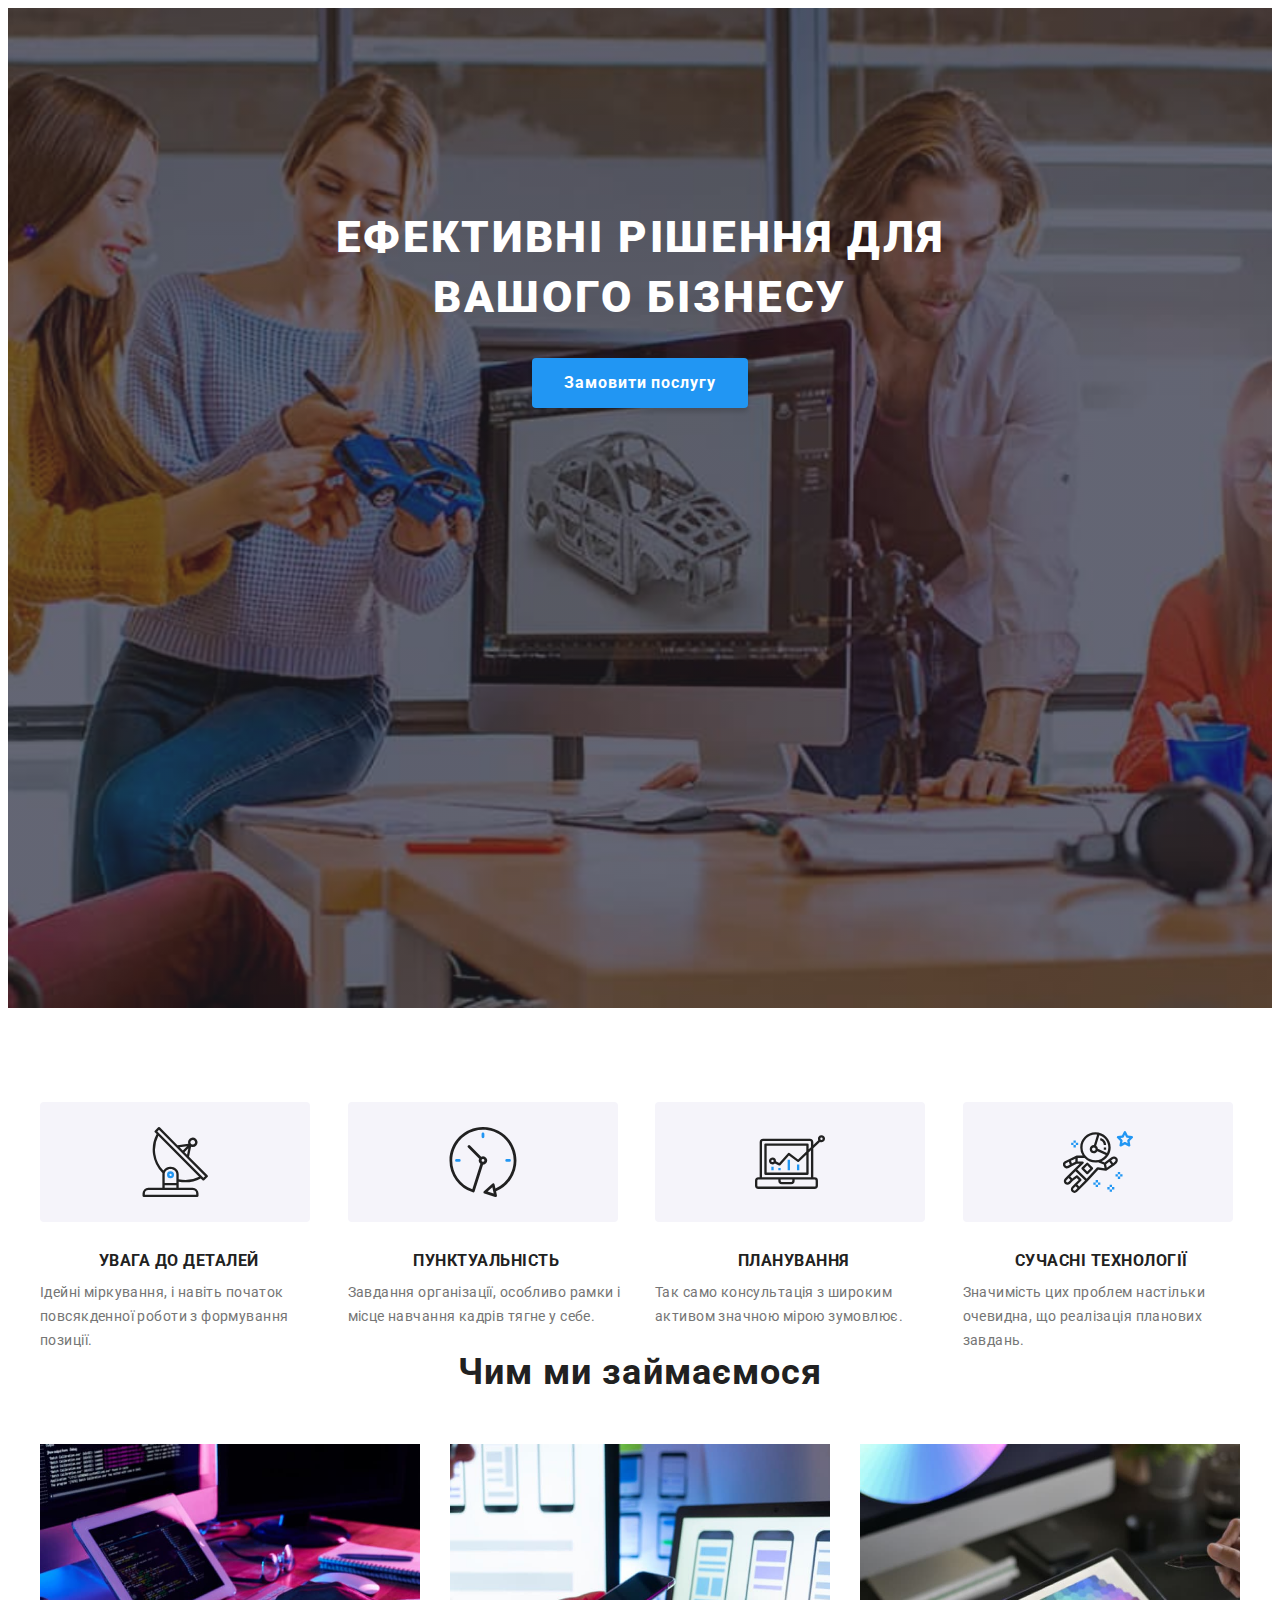
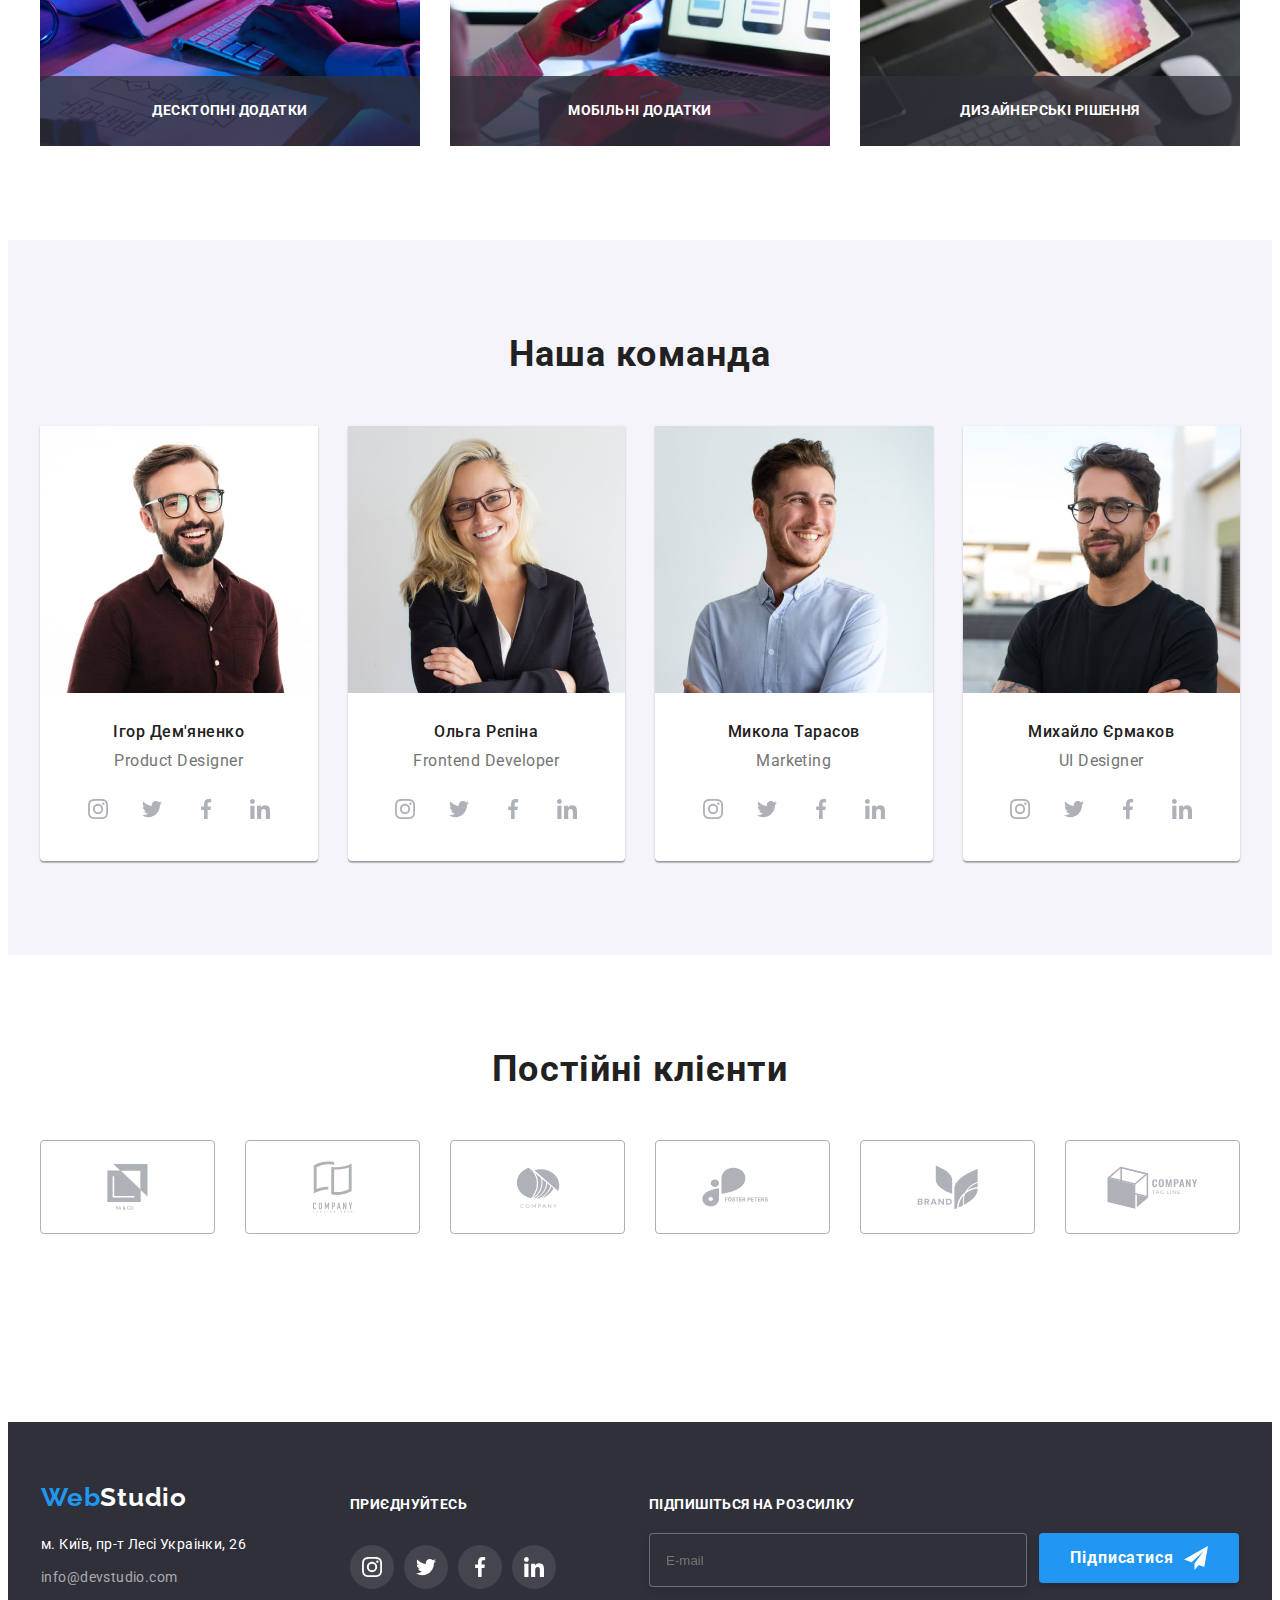
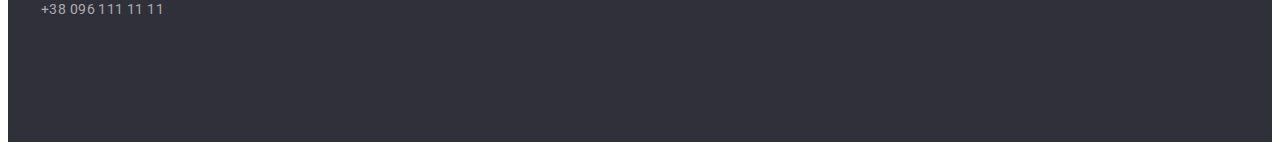
==== index.html @ 51f7a484 "add hw-8" ====
<!DOCTYPE html>
<html lang="uk">
  <head>
    <meta charset="UTF-8" />
    <meta http-equiv="X-UA-Compatible" content="IE=edge" />
    <meta name="viewport" content="width=device-width, initial-scale=1.0" />
    <title>WebStudio</title>
    <link rel="preconnect" href="https://fonts.googleapis.com" />
    <link rel="preconnect" href="https://fonts.gstatic.com" crossorigin />
    <link
      href="https://fonts.googleapis.com/css2?family=Raleway:wght@700&family=Roboto:wght@400;500;700;900&display=swap"
      rel="stylesheet"
    />
    <link
      rel="stylesheet"
      href="https://cdnjs.cloudflare.com/ajax/libs/modern-normalize/1.1.0/modern-normalize.min.css"
      integrity="sha512-wpPYUAdjBVSE4KJnH1VR1HeZfpl1ub8YT/NKx4PuQ5NmX2tKuGu6U/JRp5y+Y8XG2tV+wKQpNHVUX03MfMFn9Q=="
      crossorigin="anonymous"
      referrerpolicy="no-referrer"
    />
    <link rel="stylesheet" href="./css/main.min.css" />
  </head>
  <body>
    <!--Header-->
    <!-- <header class="header">
      <div class="container header__container">
        <a href="/" class="link logo">Web<span class="header__logo">Studio</span></a>

        <div class="menu-container js-menu-container is-open" id="menu-container"  >
          <button class="header-btn js-open-menu" type="button" is-open  aria-controls="menu-container">
          <svg width="40" height="40">
          <use class="icon-menu" href="./images/icons.svg#icon-menu"></use>
          </svg>
        </button>
          <nav class="navigation">
            <ul class="menu">
              <li class="menu__item">
                <a href="./index.html" class="menu__link current">Студія</a>
              </li>
              <li>
                <a href="./portfolio.html" class="menu__link">Портфоліо</a>
              </li>
              <li><a href="#" class="menu__link">Контакти</a></li>
            </ul>
          </nav>
          <ul class="contact">
            <li>
              <a href="mailto:info@devstudio.com" lang="en" class="link contacts__link">
                <svg class="contact__icon" width="16" height="12">
                  <use href="./images/icons.svg#icon-mail"></use>
                </svg>
                info@devstudio.com</a
              >
            </li>
            <li>
              <a href="tel:+380961111111" class="link contacts__link"
                ><svg class="contact__icon" width="10" height="16">
                  <use href="./images/icons.svg#icon-smartphone"></use></svg
                >+38 096 111 11 11</a
              >
            </li>
          </ul>
        </div>

        <button class="header-btn js-close-menu is-open " type="button"  aria-controls="menu-container">
          <svg width="40" height="40">
             <use class="icon-cross" href="./images/icons.svg#icon-close-menu"></use>

          </svg>
        </button>
      </div>
    </header> -->
    <!--Hero section-->
    <main>
      <section class="hero">
        <div class="container">
          <h1 class="hero__title">Ефективні рішення для вашого бізнесу</h1>
          <button type="button" class="hero__btn button" data-modal-open>Замовити послугу</button>
        </div>
      </section>
      <!--Benefit section-->
      <section class="section">
        <div class="container">
          <h2 class="visually-hidden">Наші переваги</h2>
          <ul class="benefit-cart">
            <li class="benefit-cart__item">
              <div class="benefit-cart__label">
                <svg width="70" height="70">
                  <use href="./images/icons.svg#icon-group"></use>
                </svg>
              </div>
              <h3 class="benefit-cart__title">Увага до деталей</h3>
              <p class="benefit-cart__text">
                Ідейні міркування, і навіть початок повсякденної роботи з формування позиції.
              </p>
            </li>
            <li class="benefit-cart__item">
              <div class="benefit-cart__label">
                <svg width="70" height="70">
                  <use href="./images/icons.svg#icon-clock"></use>
                </svg>
              </div>
              <h3 class="benefit-cart__title">Пунктуальність</h3>
              <p class="benefit-cart__text">
                Завдання організації, особливо рамки і місце навчання кадрів тягне у себе.
              </p>
            </li>
            <li class="benefit-cart__item">
              <div class="benefit-cart__label">
                <svg width="70" height="70">
                  <use href="./images/icons.svg#icon-diagram"></use>
                </svg>
              </div>
              <h3 class="benefit-cart__title">Планування</h3>
              <p class="benefit-cart__text">
                Так само консультація з широким активом значною мірою зумовлює.
              </p>
            </li>
            <li class="benefit-cart__item">
              <div class="benefit-cart__label">
                <svg width="70" height="70">
                  <use href="./images/icons.svg#icon-astronaut"></use>
                </svg>
              </div>
              <h3 class="benefit-cart__title">Сучасні технології</h3>
              <p class="benefit-cart__text">
                Значимість цих проблем настільки очевидна, що реалізація планових завдань.
              </p>
            </li>
          </ul>
           </div>
      <!-- Work section-->
      <section class="section work">
        <div class="container">
          <h2 class="section-title work__main-title">Чим ми займаємося</h2>
          <ul class="work__list">
            <li class="work__item">
              <div class="work__wrap">
                <img
                  src="./images/box1.jpg"
                  alt="Людина друкує на клавіатурі"
                  width="370"
                  height="294"
                />
                <h3 class="work__title">Десктопні додатки</h3>
              </div>
            </li>
            <li class="work__item">
              <div class="work__wrap">
                <img
                  src="./images/box2.jpg"
                  alt="Людинапрацює ща ноутбуком і тримає в руках телеон"
                  width="370"
                  height="294"
                />
                <h3 class="work__title">Мобільні додатки</h3>
              </div>
            </li>
            <li class="work__item">
              <div class="work__wrap">
                <img
                  src="./images/box3.jpg"
                  alt="Людина тримає планшет та ручку"
                  width="370"
                  height="294"
                />
                <h3 class="work__title">Дизайнерські рішення</h3>
              </div>
            </li>
          </ul>
        </div>
      </section>
      <!--Team section -->
      <section class="team section">
        <div class="container">
          <h2 class="section-title">Наша команда</h2>
          <ul class="team__list">
            <li class="team__item">
              <img src="./images/img1.jpg" alt="Ігор Дем'яненко" width="270" height="260" />
              <div class="team-label">
                <h3 class="team-label__title">Ігор Дем'яненко</h3>
                <p class="team-label__position" lang="en">Product Designer</p>

                <ul class="soc-list">
                  <li>
                    <a class="soc-list__link" href="#" target="_blank">
                      <svg width="20" height="20">
                        <use href="./images/icons.svg#icon-instagram"></use>
                      </svg>
                    </a>
                  </li>
                  <li>
                    <a class="soc-list__link" href="#" target="_blank">
                      <svg width="20" height="20">
                        <use href="./images/icons.svg#icon-twitter"></use>
                      </svg>
                    </a>
                  </li>
                  <li>
                    <a class="soc-list__link" href="#" target="_blank">
                      <svg width="20" height="20">
                        <use href="./images/icons.svg#icon-facebook"></use>
                      </svg>
                    </a>
                  </li>
                  <li>
                    <a class="soc-list__link" href="#" target="_blank">
                      <svg width="20" height="20">
                        <use href="./images/icons.svg#icon-linkedin"></use>
                      </svg>
                    </a>
                  </li>
                </ul>
              </div>
            </li>
            <li class="team__item">
              <img src="./images/img2.jpg" alt="Ольга Рєпіна" width="270" height="260" />
              <div class="team-label">
                <h3 class="team-label__title">Ольга Рєпіна</h3>
                <p class="team-label__position" lang="en">Frontend Developer</p>
                <ul class="soc-list">
                  <li>
                    <a class="soc-list__link" href="#" target="_blank">
                      <svg width="20" height="20">
                        <use href="./images/icons.svg#icon-instagram"></use>
                      </svg>
                    </a>
                  </li>
                  <li>
                    <a class="soc-list__link" href="#" target="_blank">
                      <svg width="20" height="20">
                        <use href="./images/icons.svg#icon-twitter"></use>
                      </svg>
                    </a>
                  </li>
                  <li>
                    <a class="soc-list__link" href="#" target="_blank">
                      <svg width="20" height="20">
                        <use href="./images/icons.svg#icon-facebook"></use>
                      </svg>
                    </a>
                  </li>
                  <li>
                    <a class="soc-list__link" href="#" target="_blank">
                      <svg width="20" height="20">
                        <use href="./images/icons.svg#icon-linkedin"></use>
                      </svg>
                    </a>
                  </li>
                </ul>
              </div>
            </li>
            <li class="team__item">
              <img src="./images/img3.jpg" alt="Микола Тарасов" width="270" height="260" />
              <div class="team-label">
                <h3 class="team-label__title">Микола Тарасов</h3>
                <p class="team-label__position" lang="en">Marketing</p>
                <ul class="soc-list">
                  <li>
                    <a class="soc-list__link" href="#" target="_blank">
                      <svg width="20" height="20">
                        <use href="./images/icons.svg#icon-instagram"></use>
                      </svg>
                    </a>
                  </li>
                  <li>
                    <a class="soc-list__link" href="#" target="_blank">
                      <svg width="20" height="20">
                        <use href="./images/icons.svg#icon-twitter"></use>
                      </svg>
                    </a>
                  </li>
                  <li>
                    <a class="soc-list__link" href="#" target="_blank">
                      <svg width="20" height="20">
                        <use href="./images/icons.svg#icon-facebook"></use>
                      </svg>
                    </a>
                  </li>
                  <li>
                    <a class="soc-list__link" href="#" target="_blank">
                      <svg width="20" height="20">
                        <use href="./images/icons.svg#icon-linkedin"></use>
                      </svg>
                    </a>
                  </li>
                </ul>
              </div>
            </li>
            <li class="team__item">
              <img src="./images/img4.jpg" alt="Михайло Єрмаков" width="270" />
              <div class="team-label">
                <h3 class="team-label__title">Михайло Єрмаков</h3>
                <p class="team-label__position" lang="en">UI Designer</p>
                <ul class="soc-list">
                  <li>
                    <a class="soc-list__link" href="#" target="_blank">
                      <svg width="20" height="20">
                        <use href="./images/icons.svg#icon-instagram"></use>
                      </svg>
                    </a>
                  </li>
                  <li>
                    <a class="soc-list__link" href="#" target="_blank">
                      <svg width="20" height="20">
                        <use href="./images/icons.svg#icon-twitter"></use>
                      </svg>
                    </a>
                  </li>
                  <li>
                    <a class="soc-list__link" href="#" target="_blank">
                      <svg width="20" height="20">
                        <use href="./images/icons.svg#icon-facebook"></use>
                      </svg>
                    </a>
                  </li>
                  <li>
                    <a class="soc-list__link" href="#" target="_blank">
                      <svg width="20" height="20">
                        <use href="./images/icons.svg#icon-linkedin"></use>
                      </svg>
                    </a>
                  </li>
                </ul>
              </div>
            </li>
          </ul>
        </div>
      </section>
      <!--Client section-->
      <section class="section container">
        <h2 class="section-title">Постійні клієнти</h2>
        <ul class="client-list">
          <li class="client-list__item">
            <a class="client-list__link" href="#">
              <svg width="41" height="46">
                <use href="./images/icons.svg#icon-client1"></use></svg
            ></a>
          </li>
          <li class="client-list__item">
            <a class="client-list__link" href="#">
              <svg width="40" height="52">
                <use href="./images/icons.svg#icon-client2"></use></svg
            ></a>
          </li>
          <li class="client-list__item">
            <a class="client-list__link" href="#">
              <svg width="44" height="41">
                <use href="./images/icons.svg#icon-client3"></use></svg
            ></a>
          </li>
          <li class="client-list__item">
            <a class="client-list__link" href="#">
              <svg width="84" height="40">
                <use href="./images/icons.svg#icon-client4"></use></svg
            ></a>
          </li>
          <li class="client-list__item">
            <a class="client-list__link" href="#">
              <svg width="62" height="45">
                <use href="./images/icons.svg#icon-client5"></use></svg
            ></a>
          </li>
          <li class="client-list__item">
            <a class="client-list__link" href="#">
              <svg width="93" height="43">
                <use href="./images/icons.svg#icon-client6"></use></svg
            ></a>
          </li>
        </ul>
      </section>
    </main>
    <!------Footer -->
    <footer class="footer">
      <div class="container footer__container">
        <div class="footer-info">
          <a class="link logo footer__logo" href="./index.html"
            >Web<span class="footer__logo-alt">Studio</span></a
          >
          <address>
            <ul>
              <li>
                <a
                  href="https://goo.gl/maps/CPtrU1FHBa2aNyZL9"
                  target="_blank"
                  rel="noopener noreferrer nofollow"
                  class="link footer-address"
                  >м. Київ, пр-т Лесі Украінки, 26</a
                >
              </li>
              <li>
                <a href="mailto:info@devstudio.com" lang="en" class="link footer-contacts"
                  >info@devstudio.com</a
                >
              </li>
              <li>
                <a href="tel:+380961111111" class="link footer-contacts">+38 096 111 11 11</a>
              </li>
            </ul>
          </address>
        </div>

        <div class="footer-info">
          <div class="studio-social">
            <h2 class="studio-social__title">приєднуйтесь</h2>
            <ul class="studio-social__list">
              <li>
                <a class="studio-social__link" href="#" target="_blank">
                  <svg width="20" height="20">
                    <use href="./images/icons.svg#icon-instagram"></use>
                  </svg>
                </a>
              </li>
              <li>
                <a class="studio-social__link" href="#" target="_blank">
                  <svg width="20" height="20">
                    <use href="./images/icons.svg#icon-twitter"></use>
                  </svg>
                </a>
              </li>
              <li>
                <a class="studio-social__link" href="#" target="_blank">
                  <svg width="20" height="20">
                    <use href="./images/icons.svg#icon-facebook"></use>
                  </svg>
                </a>
              </li>
              <li>
                <a class="studio-social__link" href="#" target="_blank">
                  <svg width="20" height="20">
                    <use href="./images/icons.svg#icon-linkedin"></use>
                  </svg>
                </a>
              </li>
            </ul>
          </div>
        </div>

        <div class="subscription">
          <p class="subscription__title">Підпишіться на розсилку</p>
          <form>
            <div class="subscription-form">
              <label for="mail"></label>
              <input
                class="subscription-form__email"
                type="email"
                name="mail"
                id="mail"
                placeholder="E-mail"
              />
              <button class="subscription-btn button" type="submit">
                Підписатися
                <svg class="subscription-btn__icon" width="24" height="24">
                  <use href="./images/icons.svg#icon-send"></use>
                </svg>
              </button>
            </div>
          </form>
        </div>
      </div>
    </footer>
    <!------------Modal window----------->
    <div class="backdrop is-hidden" data-modal="">
      <div class="modal">
        <button type="button" class="modal__close-btn" data-modal-close="">
          <svg width="11" height="11">
            <use href="./images/icons.svg#icon-cros"></use>
          </svg>
        </button>
        <!--form-->
        <p class="modal-title">Залиште свої дані, ми вам передзвонимо</p>
        <form class="modal-form">
          <div class="modal-form__field">
            <label for="user-name" class="modal-form__label"><span>Ім'я</span></label>
            <div class="input-wrap">
              <input class="input" type="text" name="user-name" required id="user-name" />
              <svg class="input-icon" width="18" height="18">
                <use href="./images/icons.svg#icon-person"></use>
              </svg>
            </div>
          </div>

          <div class="modal-form__field">
            <label for="user-tel" class="modal-form__label"><span>Телефон</span></label>
            <div class="input-wrap">
              <input class="input" type="tel" name="user-tel" required id="user-tel" />
              <svg class="input-icon" width="18" height="18">
                <use href="./images/icons.svg#icon-phone"></use>
              </svg>
            </div>
          </div>

          <div class="modal-form__field">
            <label for="user-email" class="modal-form__label"><span>Пошта</span></label>
            <div class="input-wrap">
              <input class="input" type="email" name="user-email" required id="user-email" />
              <svg class="input-icon" width="18" height="18">
                <use href="./images/icons.svg#icon-email"></use>
              </svg>
            </div>
          </div>

          <div class="modal-text-field">
            <label for="user-coment" class="modal-form__label"><span>Коментар</span></label>
            <textarea
              name="user-coment"
              id="user-coment"
              placeholder="Введіть текст"
              class="modal-text"
            ></textarea>
          </div>
          <div class="modal-field-check">
            <input
              type="checkbox"
              name="privacy"
              id="privacy"
              class="input-check visually-hidden"
            />
            <label for="privacy" class="checkbox-text">
              <span
                ><svg class="check-icon" width="16" height="15">
                  <use href="./images/icons.svg#icon-chek"></use></svg></span
              >Погоджуюся з розсилкою та приймаю&nbsp;
              <a href="#" class="privacy-linck"> Умови договору</a></label
            >
          </div>

          <button class="submit-btn button" type="submit">Відправити</button>
        </form>
      </div>
    </div>
    <script src="./js/modal.js"></script>
    <script src="./js/menu.js"></script>
  </body>
</html>
---- css/main.min.css ----
:root{--brend-color: #2196f3;--text-color: #757575;--title-text-color: #212121;--primery-background-color: #ffffff;--secondary-background-color: #f5f4fa;--accent-whit-color: #ffffff;--footer-background-color: #2f303a;--main-bold-weight: 700;--main-font: Roboto, sans-serif}h1,h2,h3,h4,h5,h6,p{margin:0}ul{list-style:none;margin:0;padding-left:0}img{display:block;max-width:100%;height:auto;width:100%}.link{text-decoration:none}.visually-hidden{position:absolute;white-space:nowrap;width:1px;height:1px;overflow:hidden;border:0;padding:0;clip:rect(0 0 0 0);-webkit-clip-path:inset(50%);clip-path:inset(50%);margin:-1px}body{font-family:var(--main-font);color:var(--text-color);background:var(--primery-background-color);font-size:14px}.container{margin:0 auto;padding-left:15px;padding-right:15px}@media screen and (min-width: 480px){.container{max-width:480px}}@media screen and (min-width: 768px){.container{max-width:768px}}@media screen and (min-width: 1200px){.container{max-width:1200px}}.section{padding-top:60px;padding-bottom:60px}@media screen and (min-width: 768px){.section{padding-top:60px;padding-bottom:60px}}@media screen and (min-width: 1200px){.section{padding-top:94px;padding-bottom:94px}}.section-title{margin-bottom:30px;font-size:28px;line-height:1.17;letter-spacing:.03em;text-align:center;color:var(--title-text-color)}@media screen and (min-width: 1200px){.section-title{margin-bottom:50px;font-size:36px;line-height:1.16;letter-spacing:.03em}}.button{display:block;margin:0 auto;font-weight:700;font-size:16px;line-height:1.87;letter-spacing:.06em;font-family:inherit;border-width:0px;cursor:pointer;color:var(--accent-whit-color);box-shadow:0px 4px 4px rgba(0,0,0,.15);border-radius:4px;background-color:var(--brend-color);transition-duration:250ms;transition-timing-function:cubic-bezier(0.4, 0, 0.2, 1)}.logo{font-family:Raleway;font-weight:var(--main-bold-weight);font-size:24px;line-height:1.16;letter-spacing:.03em;color:var(--brend-color);padding-top:15px;padding-bottom:15px}@media screen and (min-width: 1200px){.logo{margin-right:93px;padding-top:24px;padding-bottom:25px;font-size:26px;line-height:1.19;letter-spacing:.03em}}.header__logo{color:#000}.footer__logo{display:block;padding-top:0;padding-bottom:20px}.footer__logo-alt{color:var(--accent-whit-color)}.header{border-bottom:1px solid #ececec;position:relative}.header__container{display:flex;align-items:center;justify-content:space-between}@media screen and (min-width: 1200px){.navigation{display:flex}}@media screen and (min-width: 1200px){.menu{display:flex;gap:30px}}@media screen and (min-width: 1200px){.menu__item{position:relative}}@media screen and (min-width: 1200px){.menu__link{padding-top:32px;padding-bottom:32px;font-weight:500;line-height:1.14;letter-spacing:.02em;color:var(--title-text-color);display:inline-block;text-decoration:none;transition-duration:250ms;transition-timing-function:cubic-bezier(0.4, 0, 0.2, 1)}.menu__link.current{color:var(--brend-color)}.menu__link.current::after{content:"";width:100%;left:0;bottom:-1px;border-radius:2px;position:absolute;border:2px solid var(--brend-color)}.menu__link:hover,.menu__link:focus{color:var(--brend-color)}}@media screen and (min-width: 1200px){.contact{display:flex;gap:30px;margin-left:auto}}@media screen and (min-width: 768px){.contacts__link{display:flex;align-items:center;padding-top:32px;padding-bottom:31px;font-weight:500;line-height:1.14;letter-spacing:.02em;color:var(--text-color);text-decoration:none;transition-duration:250ms;transition-timing-function:cubic-bezier(0.4, 0, 0.2, 1)}.contacts__link:hover,.contacts__link:focus{color:var(--brend-color)}.contacts__link:hover .contact__icon,.contacts__link:focus .contact__icon{fill:var(--brend-color)}}@media screen and (min-width: 1200px){.contact__icon{fill:var(--text-color);margin-right:10px}}.header-btn{display:inline-flex;margin:0;padding:0;border:none;background-color:rgba(0,0,0,0)}.header-btn.is-open{position:absolute;z-index:1;right:3%}.header-btn:hover,.header-btn:focus{fill:var(--brend-color)}@media screen and (min-width: 768px){.header-btn{display:none}}.hero{max-width:1600px;min-height:400px;margin-left:auto;margin-right:auto;padding-top:118px;padding-bottom:118px;background-image:linear-gradient(to right, rgba(47, 48, 58, 0.4), rgba(47, 48, 58, 0.4)),url(../images/main-image.jpg);background-size:cover;background-position:center;background-color:#2f303a}@media screen and (min-width: 1200px){.hero{min-height:600px;padding-top:200px;padding-bottom:200px}}.hero__title{font-weight:900;font-size:26px;line-height:1.61;letter-spacing:.06em;margin:0 auto;margin-bottom:30px;color:var(--accent-whit-color);text-align:center;text-transform:uppercase;max-width:360px}@media screen and (min-width: 768px){.hero__title{max-width:360px}}@media screen and (min-width: 1200px){.hero__title{max-width:696px;font-size:44px;line-height:1.36}}.hero__btn{min-width:200px;height:50px}@media screen and (min-width: 1200px){.hero__btn{min-width:216px;height:50px}}.hero__btn:hover,.hero__btn:active{background-color:#188ce8}@media screen and (min-width: 768px){.benefit-cart{display:flex;flex-wrap:wrap;gap:30px}}@media screen and (min-width: 1200px){.benefit-cart{flex-wrap:nowrap}}.benefit-cart__item{width:100%}.benefit-cart__item:not(:last-child){margin-bottom:30px}@media screen and (min-width: 768px){.benefit-cart__item{width:calc((100% - 30px)/2)}.benefit-cart__item:not(:last-child){margin-bottom:0}}@media screen and (min-width: 1200px){.benefit-cart__item{width:calc((100% - 60px)/3)}}.benefit-cart__label{display:flex;justify-content:center;align-items:center;width:100%;height:120px;margin-bottom:30px;background-color:var(--secondary-background-color);border-radius:4px}@media screen and (min-width: 1200px){.benefit-cart__label{width:270px}}.benefit-cart__title{margin-bottom:10px;color:var(--title-text-color);line-height:1.14;letter-spacing:.03em;text-transform:uppercase;text-align:center}.benefit-cart__text{line-height:1.71;letter-spacing:.03em}.work{display:none}@media screen and (min-width: 1200px){.work{display:block;padding-top:0}.work__list{display:flex;gap:30px}.work__item{width:calc((100% - 60px)/3)}.work__wrap{position:relative}.work__title{position:absolute;width:100%;height:70px;bottom:0;font-size:14px;line-height:1.14;letter-spacing:.03em;text-transform:uppercase;color:var(--accent-whit-color);background-color:rgba(47,48,58,.8);display:flex;justify-content:center;align-items:center}}.team{background-color:var(--secondary-background-color)}@media screen and (min-width: 768px){.team__list{display:flex;flex-wrap:wrap;gap:30px}}@media screen and (min-width: 1200px){.team__list{flex-wrap:nowrap}}.team__item{width:100%;margin-bottom:30px;background:var(--primery-background-color);box-shadow:0px 1px 3px rgba(0,0,0,.12),0px 1px 1px rgba(0,0,0,.14),0px 2px 1px rgba(0,0,0,.2);border-radius:0px 0px 4px 4px}@media screen and (min-width: 768px){.team__item{width:calc((100% - 30px)/2);margin-bottom:0}}@media screen and (min-width: 1200px){.team__item{width:calc((100% - 60px)/3)}}.team-label{padding-top:30px;padding-bottom:24px;text-align:center}@media screen and (min-width: 1200px){.team-label{padding-bottom:30px}}.team-label__title{margin-bottom:10px;color:var(--title-text-color);font-weight:500;font-size:16px;line-height:1.16;letter-spacing:.03em}.team-label__position{margin-bottom:16px;font-size:16px;line-height:1.18;letter-spacing:.03em}.soc-list{display:flex;justify-content:center;align-items:center;gap:10px}.soc-list__link{fill:#afb1b8;display:flex;justify-content:center;align-items:center;width:44px;height:44px;border-radius:50%;transition-duration:250ms;transition-timing-function:cubic-bezier(0.4, 0, 0.2, 1)}.soc-list__link:hover,.soc-list__link:focus{fill:var(--accent-whit-color);background-color:var(--brend-color)}.client-list{display:flex;flex-wrap:wrap;gap:30px}@media screen and (min-width: 1200px){.client-list{flex-wrap:nowrap;justify-content:center;align-items:center}}.client-list__item{width:100%;width:calc((100% - 30px)/2)}@media screen and (min-width: 768px){.client-list__item{width:calc((100% - 60px)/3)}}.client-list__link{width:auto;height:92px;border:1px solid #afb1b8;border-radius:4px;fill:#afb1b8;display:flex;justify-content:center;align-items:center;transition-duration:250ms;transition-timing-function:cubic-bezier(0.4, 0, 0.2, 1)}.client-list__link:hover,.client-list__link:focus{fill:var(--brend-color);border-color:var(--brend-color)}.footer{padding-top:60px;padding-bottom:60px;margin:0 auto;background-color:var(--footer-background-color)}@media screen and (min-width: 1200px){.footer{margin-bottom:0}}.footer__container{text-align:center}@media screen and (min-width: 768px){.footer__container{display:flex;justify-content:center;flex-wrap:wrap}}@media screen and (min-width: 1200px){.footer__container{text-align:left;flex-wrap:nowrap}}@media screen and (min-width: 1200px){.footer-info:first-child{margin-right:70px}}.footer-address{margin-bottom:9px;color:var(--accent-whit-color);font-style:normal;line-height:1.71;letter-spacing:.03em;display:block}.footer-contacts{display:block;color:rgba(255,255,255,.6);font-style:normal;line-height:1.71;letter-spacing:.03em;transition-duration:250ms;transition-timing-function:cubic-bezier(0.4, 0, 0.2, 1)}@media screen and (min-width: 768px){.footer-contacts:first-child{margin-top:8px}}.footer:hover,.footer:focus{color:var(--brend-color)}.footer-info{margin-bottom:60px}@media screen and (min-width: 768px){.footer-info:first-child{margin-right:165px}}@media screen and (min-width: 1200px){.footer-info:first-child{margin-right:70px}}.backdrop{position:fixed;top:0;left:0;width:100%;height:100%;background-color:rgba(0,0,0,.2);transition:opacity 200ms Linear,visibility 200ms Linear}.modal{position:absolute;top:50%;left:50%;width:528px;height:581px;margin:auto;padding:40px;background-color:#fff;box-shadow:0px 1px 3px rgba(0,0,0,.12),0px 1px 1px rgba(0,0,0,.14),0px 2px 1px rgba(0,0,0,.2);border-radius:4px;transform:translate(-50%, -50%);transition-duration:250ms;transition-property:scale(1);transition-timing-function:cubic-bezier(0.4, 0, 0.2, 1)}.backdrop.in-hidden .modal{transform:translate(-50%, -50%) scale(0)}.modal__close-btn{position:absolute;top:8px;right:8px;width:30px;height:30px;background-color:#fff;border:1px solid rgba(0,0,0,.1);border-radius:50%;display:flex;align-items:center;justify-content:center;cursor:pointer;transition-duration:250ms;transition-timing-function:cubic-bezier(0.4, 0, 0.2, 1)}.modal__close-btn:hover,.modal__close-btn:focus{fill:var(--brend-color)}.is-hidden{visibility:hidden;opacity:0;pointer-events:all}.modal-title{font-weight:700;font-size:20px;line-height:1.15;letter-spacing:.03em;text-align:center;margin-bottom:12px;color:var(--title-text-color)}.modal-form__field{margin-bottom:10px}.modal-form__label span{display:block;margin-bottom:4px;font-size:12px;line-height:1.16;letter-spacing:.01em;color:var(--text-color)}.input-wrap{position:relative}.input{display:block;width:448px;height:40px;border:1px solid rgba(33,33,33,.2);border-radius:4px;padding-left:42px;outline:rgba(0,0,0,0);transition-duration:250ms;transition-timing-function:cubic-bezier(0.4, 0, 0.2, 1)}.input:hover,.input:focus{border-color:var(--brend-color)}.input:hover+.input-icon,.input:focus+.input-icon{fill:var(--brend-color)}.input-icon{position:absolute;left:15px;top:50%;transform:translateY(-50%);transition-duration:250ms;transition-timing-function:cubic-bezier(0.4, 0, 0.2, 1)}.modal-text-field{margin-bottom:20px;display:block}.modal-text{padding:12px 16px;width:448px;height:120px;border:1px solid rgba(33,33,33,.2);border-radius:4px;outline:rgba(0,0,0,0);resize:none;transition-duration:250ms;transition-timing-function:cubic-bezier(0.4, 0, 0.2, 1)}.modal-text:hover,.modal-text:focus{border-color:var(--brend-color)}.modal-text::-moz-placeholder{font-size:12px;line-height:1.16;letter-spacing:.01em;color:rgba(117,117,117,.5)}.modal-text:-ms-input-placeholder{font-size:12px;line-height:1.16;letter-spacing:.01em;color:rgba(117,117,117,.5)}.modal-text::placeholder{font-size:12px;line-height:1.16;letter-spacing:.01em;color:rgba(117,117,117,.5)}.checkbox-text{display:flex;flex-wrap:nowrap;justify-content:center;align-items:center}.checkbox-text span{width:16px;height:15px;border:2px solid #212121;border-radius:3px;margin-right:7px;fill:rgba(0,0,0,0)}.modal-field-check{margin-bottom:30px}.input-check:checked+.checkbox-text span{background-color:var(--brend-color);border:none;fill:var(--accent-whit-color)}.privacy-linck{line-height:1.71;letter-spacing:.03em;color:var(--brend-color)}.submit-btn{width:200px;height:50px}.submit-btn:hover,.submit-btn:focus{background-color:#188ce8;outline:#188ce8}.filter{display:flex;flex-wrap:wrap;justify-content:start;gap:8px}@media screen and (min-width: 768px){.filter{justify-content:center}}.filter__button{border-radius:4px;border-width:0px;margin-bottom:15px;padding:6px 22px;font-family:inherit;background-color:var(--secondary-background-color);color:var(--title-text-color);font-weight:500;font-size:16px;line-height:1.62;letter-spacing:.03em;cursor:pointer;transition-duration:250ms;transition-timing-function:cubic-bezier(0.4, 0, 0.2, 1)}@media screen and (min-width: 768px){.filter__button{margin-bottom:50px}}.filter__button:hover,.filter__button:focus{background-color:var(--brend-color);color:var(--accent-whit-color);box-shadow:0px 3px 1px rgba(0,0,0,.1),0px 1px 2px rgba(0,0,0,.08),0px 2px 2px rgba(0,0,0,.12)}@media screen and (min-width: 768px){.product{display:flex;flex-wrap:wrap;gap:30px}}.product__item{width:100%}.product__item:not(:last-child){margin-bottom:30px}@media screen and (min-width: 768px){.product__item{width:calc((100% - 30px)/2);margin-bottom:0px}}@media screen and (min-width: 1200px){.product__item{width:calc((100% - 60px)/3)}}.product__item-link{display:flex;flex-direction:column;height:100%;transition-duration:250ms;transition-timing-function:cubic-bezier(0.4, 0, 0.2, 1)}.product__item-link:hover,.product__item-link:focus{box-shadow:0px 1px 1px rgba(0,0,0,.12),0px 4px 4px rgba(0,0,0,.06),1px 4px 6px rgba(0,0,0,.16)}.product__item-meta{flex-grow:1;border:#eee 1px solid;border-top:none;padding:20px 24px}.product__item-title{margin-bottom:4px;color:var(--title-text-color);font-size:18px;line-height:2;letter-spacing:.06em}.product__item-text{color:var(--text-color);font-size:16px;line-height:1.87;letter-spacing:.03em}.pop-up{position:relative;overflow:hidden}.pop-up__meta{position:absolute;width:100%;height:100%;left:0;bottom:0;padding:63px 24px;display:flex;justify-content:center;align-items:center;font-size:18px;line-height:1.56;letter-spacing:.03em;color:var(--accent-whit-color);background-color:rgba(33,150,243,.9);transition-duration:250ms;transition-property:transform;transition-timing-function:cubic-bezier(0.4, 0, 0.2, 1);transform:translateY(100%)}.product__item-link:hover .pop-up__meta,.product__item-link:focus .pop-up__meta{transform:translateY(0)}@media screen and (min-width: 1200px){.studio-social{margin-right:93px;padding-top:15px}}.studio-social__title{margin-bottom:20px;font-size:14px;line-height:1.14;letter-spacing:.03em;text-transform:uppercase;color:var(--accent-whit-color)}@media screen and (min-width: 1200px){.studio-social__title{margin-bottom:32px}}.studio-social__list{justify-content:center;display:flex;gap:10px}.studio-social__link{fill:var(--accent-whit-color);display:flex;justify-content:center;align-items:center;width:44px;height:44px;border-radius:50%;background-color:rgba(255,255,255,.1);transition-duration:250ms;transition-timing-function:cubic-bezier(0.4, 0, 0.2, 1)}.studio-social__link:hover,.studio-social__link:focus{background-color:var(--brend-color)}.subscription{padding-top:15px}.subscription__title{margin-bottom:20px;font-weight:700;font-size:14px;line-height:1.14;letter-spacing:.03em;text-transform:uppercase;color:var(--accent-whit-color)}.subscription-form{display:flex;flex-wrap:wrap;justify-content:center}@media screen and (min-width: 768px){.subscription-form{flex-direction:column}}@media screen and (min-width: 1200px){.subscription-form{flex-direction:row;flex-wrap:nowrap;justify-content:start}}.subscription-form__email{width:358px;height:50px;margin-bottom:20px;margin-right:12px;padding-left:16px;border:1px solid rgba(255,255,255,.3);filter:drop-shadow(0px 4px 4px rgba(0, 0, 0, 0.15));border-radius:4px;background-color:var(--footer-background-color);color:#fff}@media screen and (min-width: 1200px){.subscription-form__email{margin-bottom:0}}.subscription-btn{display:flex;justify-content:center;align-items:center;width:200px;height:50px}.subscription-btn__icon{fill:var(--accent-whit-color);margin-left:10px}.subscription-btn__icon:hover,.subscription-btn__icon:focus{background-color:#188ce8}/*# sourceMappingURL=main.min.css.map */
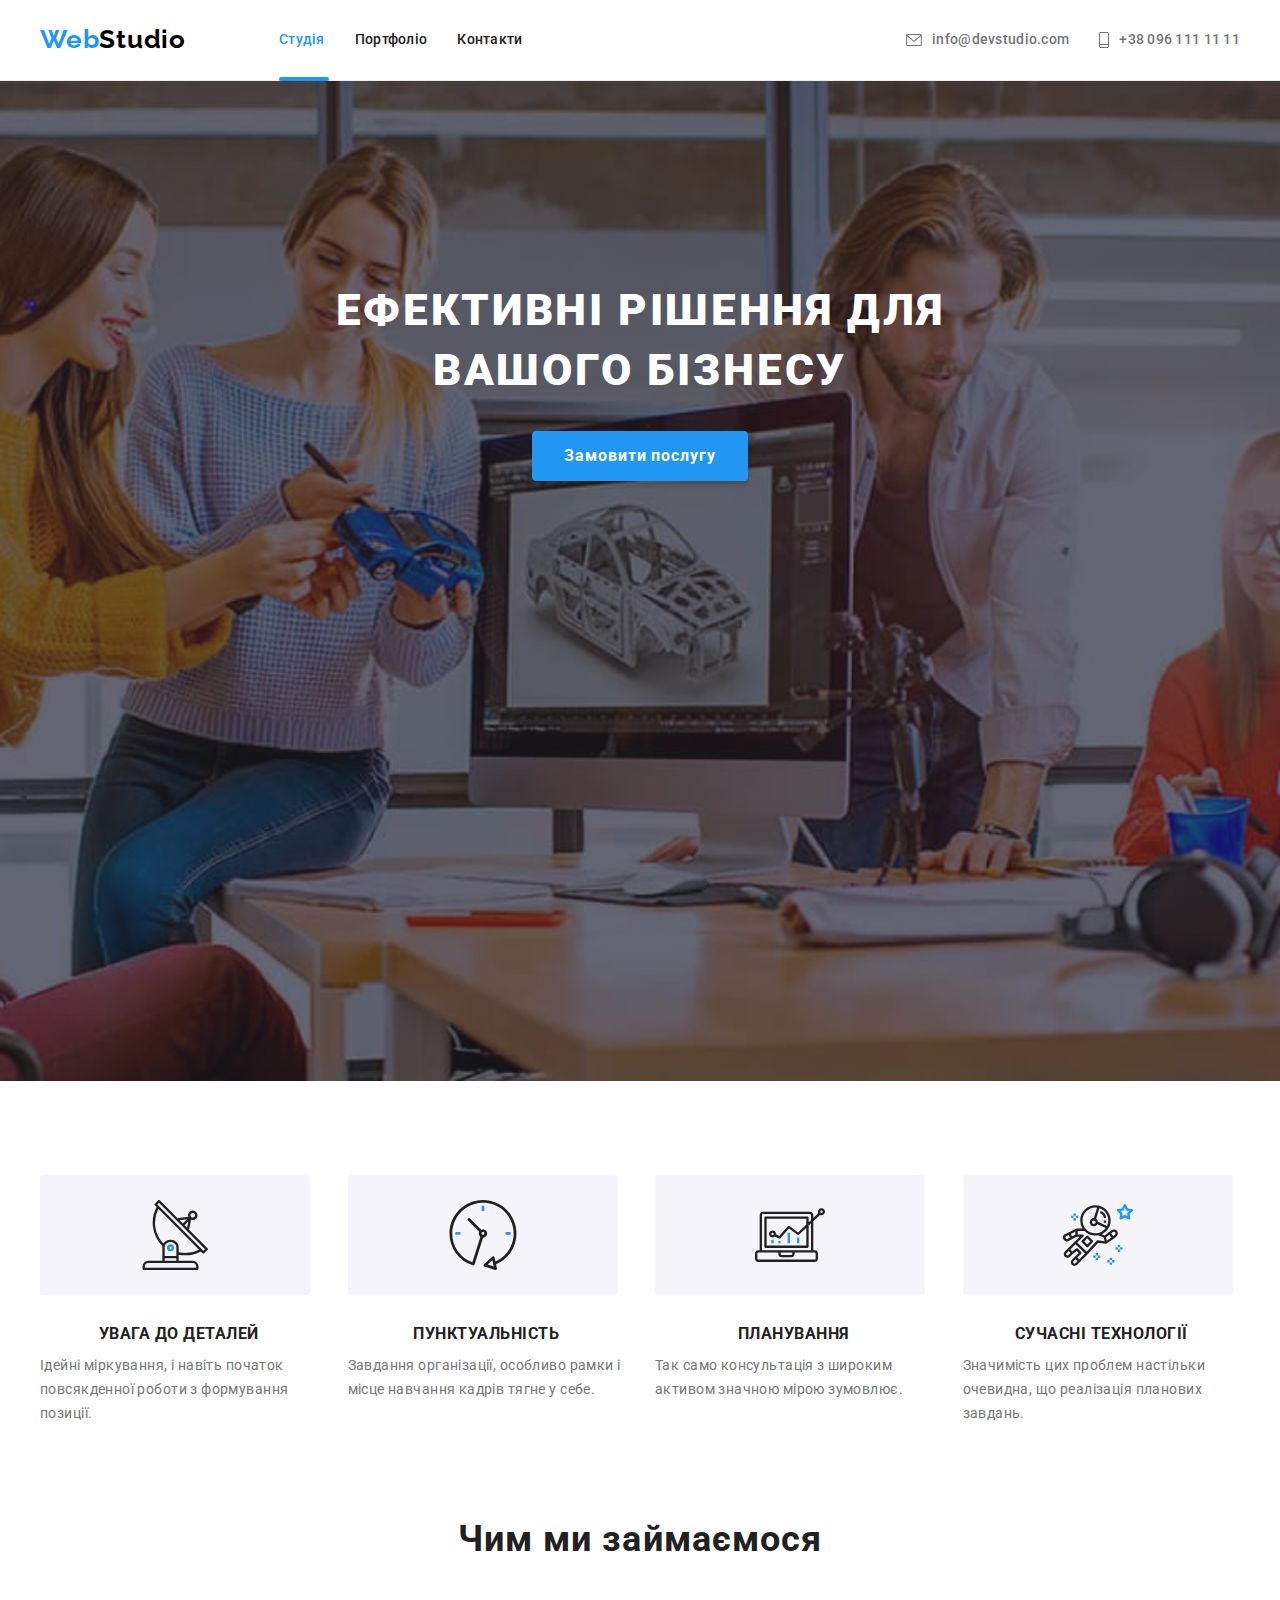
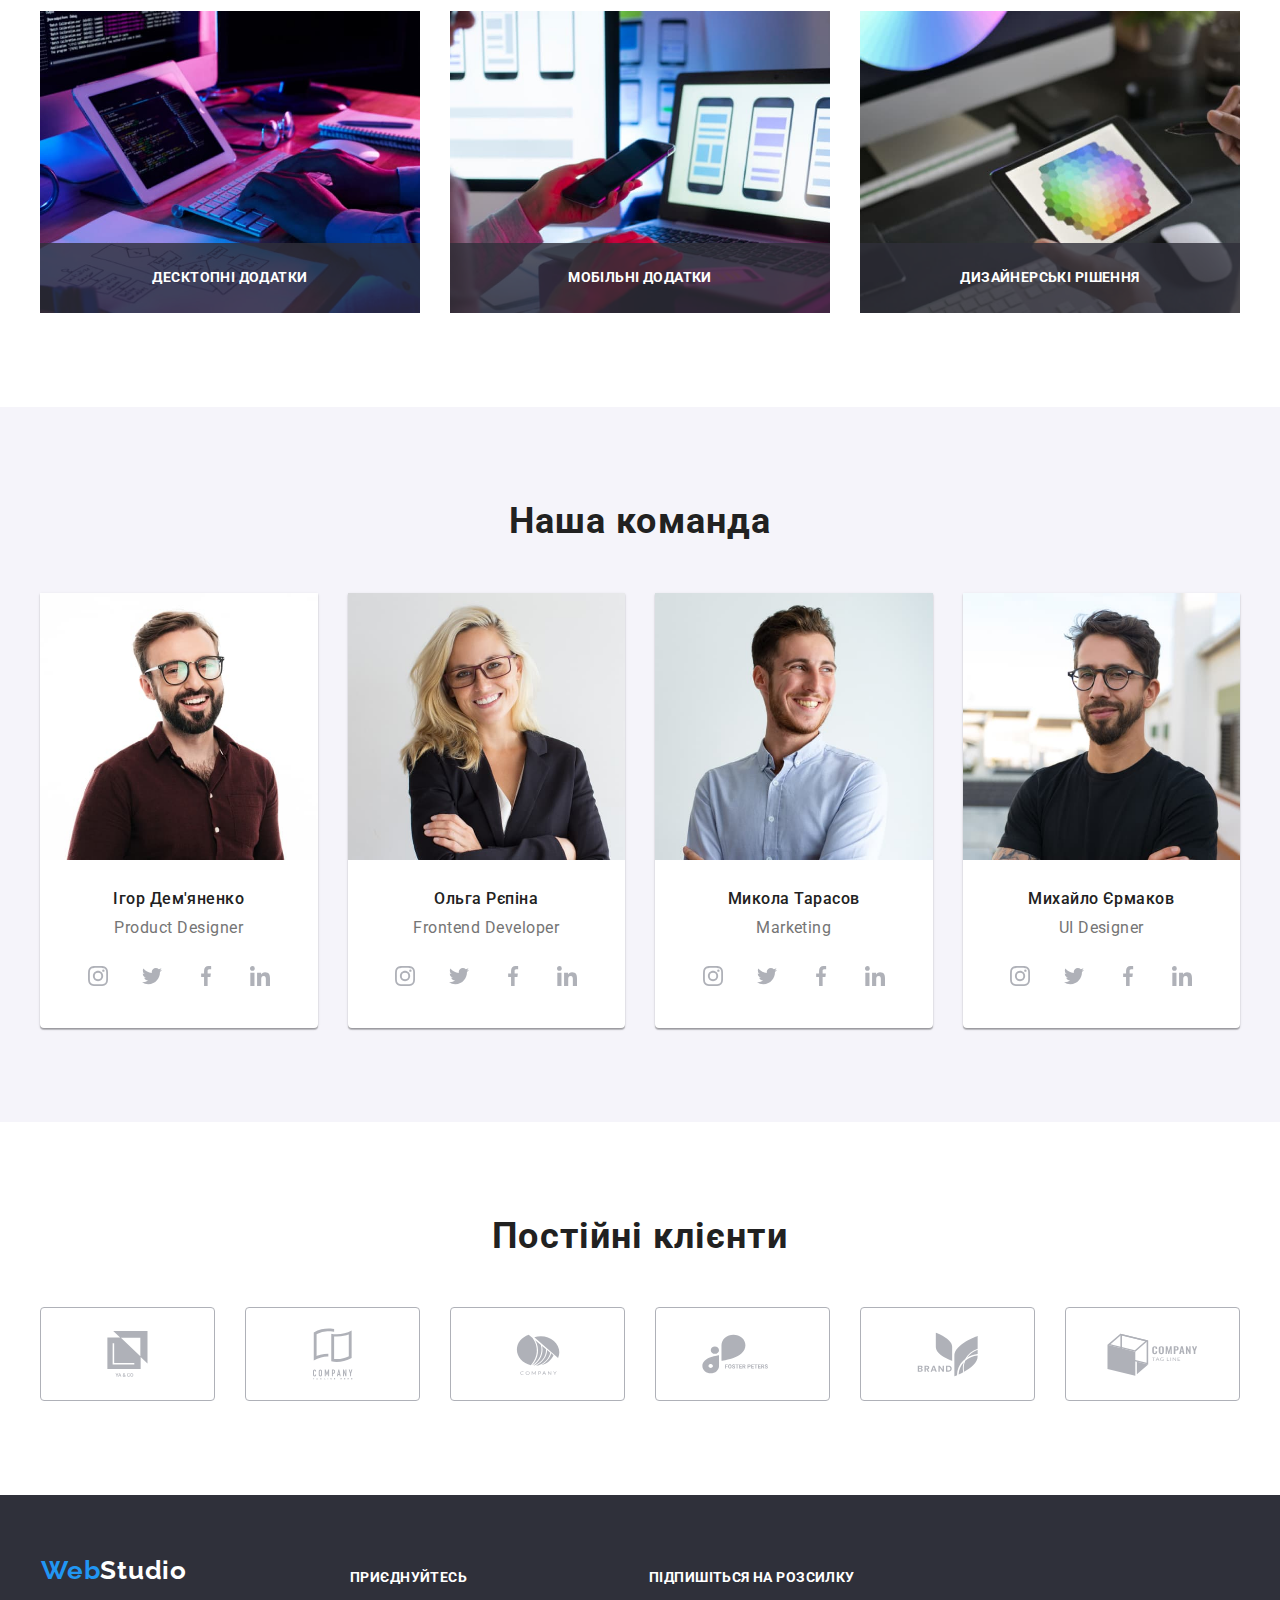
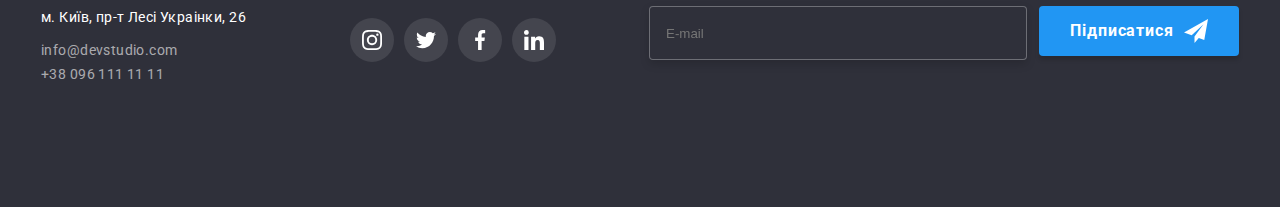
==== commit 2d9075c9: "add some changes" ====
--- a/index.html
+++ b/index.html
@@ -22,54 +22,95 @@
   </head>
   <body>
     <!--Header-->
-    <!-- <header class="header">
+    <header class="header">
       <div class="container header__container">
         <a href="/" class="link logo">Web<span class="header__logo">Studio</span></a>
 
-        <div class="menu-container js-menu-container is-open" id="menu-container"  >
-          <button class="header-btn js-open-menu" type="button" is-open  aria-controls="menu-container">
-          <svg width="40" height="40">
-          <use class="icon-menu" href="./images/icons.svg#icon-menu"></use>
-          </svg>
-        </button>
-          <nav class="navigation">
-            <ul class="menu">
-              <li class="menu__item">
-                <a href="./index.html" class="menu__link current">Студія</a>
-              </li>
-              <li>
-                <a href="./portfolio.html" class="menu__link">Портфоліо</a>
-              </li>
-              <li><a href="#" class="menu__link">Контакти</a></li>
-            </ul>
-          </nav>
-          <ul class="contact">
+        <nav class="navigation">
+          <ul class="menu">
+            <li class="menu__item">
+              <a href="./index.html" class="menu__link current">Студія</a>
+            </li>
             <li>
-              <a href="mailto:info@devstudio.com" lang="en" class="link contacts__link">
-                <svg class="contact__icon" width="16" height="12">
-                  <use href="./images/icons.svg#icon-mail"></use>
-                </svg>
-                info@devstudio.com</a
-              >
-            </li>
-            <li>
-              <a href="tel:+380961111111" class="link contacts__link"
-                ><svg class="contact__icon" width="10" height="16">
-                  <use href="./images/icons.svg#icon-smartphone"></use></svg
-                >+38 096 111 11 11</a
-              >
-            </li>
+              <a href="./portfolio.html" class="menu__link">Портфоліо</a>
+            </li>
+            <li><a href="#" class="menu__link">Контакти</a></li>
           </ul>
-        </div>
-
-        <button class="header-btn js-close-menu is-open " type="button"  aria-controls="menu-container">
-          <svg width="40" height="40">
-             <use class="icon-cross" href="./images/icons.svg#icon-close-menu"></use>
-
+        </nav>
+        <ul class="contact">
+          <li>
+            <a href="mailto:info@devstudio.com" lang="en" class="link contacts__link">
+              <svg class="contact__icon" width="16" height="12">
+                <use href="./images/icons.svg#icon-mail"></use>
+              </svg>
+              info@devstudio.com</a
+            >
+          </li>
+          <li>
+            <a href="tel:+380961111111" class="link contacts__link"
+              ><svg class="contact__icon" width="10" height="16">
+                <use href="./images/icons.svg#icon-smartphone"></use></svg
+              >+38 096 111 11 11</a
+            >
+          </li>
+        </ul>
+        <button type="button" data-menu-open class="open-btn">
+          <svg class="open-btn__icon" width="40" height="40">
+            <use href="./images/icons.svg#icon-menu"></use>
           </svg>
         </button>
       </div>
-    </header> -->
+      <div class="mobile-menu is-hidden" data-menu>
+        <div class="container">
+          <div class="mobile-menu__top">
+            <button type="button" data-menu-close class="close-btn">
+              <svg class="close-btn__icon" width="40" height="40">
+                <use href="./images/icons.svg#icon-close-menu"></use>
+              </svg>
+            </button>
+            <nav class="mobile-navigation">
+              <ul class="mobile-menu__list">
+                <li class="mobile-menu__item">
+                  <a href="./index.html" class="mobile-menu__link link current">Студія</a>
+                </li>
+                <li class="mobile-menu__item">
+                  <a href="./portfolio.html" class="mobile-menu__link link">Портфоліо</a>
+                </li>
+                <li class="mobile-menu__item">
+                  <a href="#" class="mobile-menu__link link">Контакти</a>
+                </li>
+              </ul>
+            </nav>
+          </div>
+          <div class="mobile-menu__bot">
+            <ul class="mobile-contact">
+              <li class="mobile-contact__item-tel">
+                <a href="tel:+380961111111" class="link mobile-contact__tel">+38 096 111 11 11</a>
+              </li>
+              <li class="mobile-contact__item-mail">
+                <a href="mailto:info@devstudio.com" lang="en" class="link mobile-contact__mail">
+                  info@devstudio.com</a
+                >
+              </li>
+            </ul>
+            <ul class="mobile-soc__list">
+              <li class="mobile-soc__item">
+                <a href="#" class="mobile-soc__link link">Instagram</a>
+              </li>
+              <li class="mobile-soc__item">
+                <a href="#" class="mobile-soc__link link">Twitter</a>
+              </li>
+              <li class="mobile-soc__item">
+                <a href="#" class="mobile-soc__link link">Facebook</a>
+              </li>
+              <li class="mobile-soc__item">
+                <a href="#" class="mobile-soc__link link">LinkedIn</a>
+              </li>
+            </ul>
+          </div>
+        </div>
+      </div>
+    </header>
     <!--Hero section-->
     <main>
       <section class="hero">
@@ -128,7 +169,8 @@
               </p>
             </li>
           </ul>
-           </div>
+        </div>
+      </section>
       <!-- Work section-->
       <section class="section work">
         <div class="container">
@@ -530,6 +572,6 @@
       </div>
     </div>
     <script src="./js/modal.js"></script>
-    <script src="./js/menu.js"></script>
+    <script src="./js/mobile-menu.js"></script>
   </body>
 </html>
--- a/css/main.min.css
+++ b/css/main.min.css
@@ -1 +1 @@
-:root{--brend-color: #2196f3;--text-color: #757575;--title-text-color: #212121;--primery-background-color: #ffffff;--secondary-background-color: #f5f4fa;--accent-whit-color: #ffffff;--footer-background-color: #2f303a;--main-bold-weight: 700;--main-font: Roboto, sans-serif}h1,h2,h3,h4,h5,h6,p{margin:0}ul{list-style:none;margin:0;padding-left:0}img{display:block;max-width:100%;height:auto;width:100%}.link{text-decoration:none}.visually-hidden{position:absolute;white-space:nowrap;width:1px;height:1px;overflow:hidden;border:0;padding:0;clip:rect(0 0 0 0);-webkit-clip-path:inset(50%);clip-path:inset(50%);margin:-1px}body{font-family:var(--main-font);color:var(--text-color);background:var(--primery-background-color);font-size:14px}.container{margin:0 auto;padding-left:15px;padding-right:15px}@media screen and (min-width: 480px){.container{max-width:480px}}@media screen and (min-width: 768px){.container{max-width:768px}}@media screen and (min-width: 1200px){.container{max-width:1200px}}.section{padding-top:60px;padding-bottom:60px}@media screen and (min-width: 768px){.section{padding-top:60px;padding-bottom:60px}}@media screen and (min-width: 1200px){.section{padding-top:94px;padding-bottom:94px}}.section-title{margin-bottom:30px;font-size:28px;line-height:1.17;letter-spacing:.03em;text-align:center;color:var(--title-text-color)}@media screen and (min-width: 1200px){.section-title{margin-bottom:50px;font-size:36px;line-height:1.16;letter-spacing:.03em}}.button{display:block;margin:0 auto;font-weight:700;font-size:16px;line-height:1.87;letter-spacing:.06em;font-family:inherit;border-width:0px;cursor:pointer;color:var(--accent-whit-color);box-shadow:0px 4px 4px rgba(0,0,0,.15);border-radius:4px;background-color:var(--brend-color);transition-duration:250ms;transition-timing-function:cubic-bezier(0.4, 0, 0.2, 1)}.logo{font-family:Raleway;font-weight:var(--main-bold-weight);font-size:24px;line-height:1.16;letter-spacing:.03em;color:var(--brend-color);padding-top:15px;padding-bottom:15px}@media screen and (min-width: 1200px){.logo{margin-right:93px;padding-top:24px;padding-bottom:25px;font-size:26px;line-height:1.19;letter-spacing:.03em}}.header__logo{color:#000}.footer__logo{display:block;padding-top:0;padding-bottom:20px}.footer__logo-alt{color:var(--accent-whit-color)}.header{border-bottom:1px solid #ececec;position:relative}.header__container{display:flex;align-items:center;justify-content:space-between}@media screen and (min-width: 1200px){.navigation{display:flex}}@media screen and (min-width: 1200px){.menu{display:flex;gap:30px}}@media screen and (min-width: 1200px){.menu__item{position:relative}}@media screen and (min-width: 1200px){.menu__link{padding-top:32px;padding-bottom:32px;font-weight:500;line-height:1.14;letter-spacing:.02em;color:var(--title-text-color);display:inline-block;text-decoration:none;transition-duration:250ms;transition-timing-function:cubic-bezier(0.4, 0, 0.2, 1)}.menu__link.current{color:var(--brend-color)}.menu__link.current::after{content:"";width:100%;left:0;bottom:-1px;border-radius:2px;position:absolute;border:2px solid var(--brend-color)}.menu__link:hover,.menu__link:focus{color:var(--brend-color)}}@media screen and (min-width: 1200px){.contact{display:flex;gap:30px;margin-left:auto}}@media screen and (min-width: 768px){.contacts__link{display:flex;align-items:center;padding-top:32px;padding-bottom:31px;font-weight:500;line-height:1.14;letter-spacing:.02em;color:var(--text-color);text-decoration:none;transition-duration:250ms;transition-timing-function:cubic-bezier(0.4, 0, 0.2, 1)}.contacts__link:hover,.contacts__link:focus{color:var(--brend-color)}.contacts__link:hover .contact__icon,.contacts__link:focus .contact__icon{fill:var(--brend-color)}}@media screen and (min-width: 1200px){.contact__icon{fill:var(--text-color);margin-right:10px}}.header-btn{display:inline-flex;margin:0;padding:0;border:none;background-color:rgba(0,0,0,0)}.header-btn.is-open{position:absolute;z-index:1;right:3%}.header-btn:hover,.header-btn:focus{fill:var(--brend-color)}@media screen and (min-width: 768px){.header-btn{display:none}}.hero{max-width:1600px;min-height:400px;margin-left:auto;margin-right:auto;padding-top:118px;padding-bottom:118px;background-image:linear-gradient(to right, rgba(47, 48, 58, 0.4), rgba(47, 48, 58, 0.4)),url(../images/main-image.jpg);background-size:cover;background-position:center;background-color:#2f303a}@media screen and (min-width: 1200px){.hero{min-height:600px;padding-top:200px;padding-bottom:200px}}.hero__title{font-weight:900;font-size:26px;line-height:1.61;letter-spacing:.06em;margin:0 auto;margin-bottom:30px;color:var(--accent-whit-color);text-align:center;text-transform:uppercase;max-width:360px}@media screen and (min-width: 768px){.hero__title{max-width:360px}}@media screen and (min-width: 1200px){.hero__title{max-width:696px;font-size:44px;line-height:1.36}}.hero__btn{min-width:200px;height:50px}@media screen and (min-width: 1200px){.hero__btn{min-width:216px;height:50px}}.hero__btn:hover,.hero__btn:active{background-color:#188ce8}@media screen and (min-width: 768px){.benefit-cart{display:flex;flex-wrap:wrap;gap:30px}}@media screen and (min-width: 1200px){.benefit-cart{flex-wrap:nowrap}}.benefit-cart__item{width:100%}.benefit-cart__item:not(:last-child){margin-bottom:30px}@media screen and (min-width: 768px){.benefit-cart__item{width:calc((100% - 30px)/2)}.benefit-cart__item:not(:last-child){margin-bottom:0}}@media screen and (min-width: 1200px){.benefit-cart__item{width:calc((100% - 60px)/3)}}.benefit-cart__label{display:flex;justify-content:center;align-items:center;width:100%;height:120px;margin-bottom:30px;background-color:var(--secondary-background-color);border-radius:4px}@media screen and (min-width: 1200px){.benefit-cart__label{width:270px}}.benefit-cart__title{margin-bottom:10px;color:var(--title-text-color);line-height:1.14;letter-spacing:.03em;text-transform:uppercase;text-align:center}.benefit-cart__text{line-height:1.71;letter-spacing:.03em}.work{display:none}@media screen and (min-width: 1200px){.work{display:block;padding-top:0}.work__list{display:flex;gap:30px}.work__item{width:calc((100% - 60px)/3)}.work__wrap{position:relative}.work__title{position:absolute;width:100%;height:70px;bottom:0;font-size:14px;line-height:1.14;letter-spacing:.03em;text-transform:uppercase;color:var(--accent-whit-color);background-color:rgba(47,48,58,.8);display:flex;justify-content:center;align-items:center}}.team{background-color:var(--secondary-background-color)}@media screen and (min-width: 768px){.team__list{display:flex;flex-wrap:wrap;gap:30px}}@media screen and (min-width: 1200px){.team__list{flex-wrap:nowrap}}.team__item{width:100%;margin-bottom:30px;background:var(--primery-background-color);box-shadow:0px 1px 3px rgba(0,0,0,.12),0px 1px 1px rgba(0,0,0,.14),0px 2px 1px rgba(0,0,0,.2);border-radius:0px 0px 4px 4px}@media screen and (min-width: 768px){.team__item{width:calc((100% - 30px)/2);margin-bottom:0}}@media screen and (min-width: 1200px){.team__item{width:calc((100% - 60px)/3)}}.team-label{padding-top:30px;padding-bottom:24px;text-align:center}@media screen and (min-width: 1200px){.team-label{padding-bottom:30px}}.team-label__title{margin-bottom:10px;color:var(--title-text-color);font-weight:500;font-size:16px;line-height:1.16;letter-spacing:.03em}.team-label__position{margin-bottom:16px;font-size:16px;line-height:1.18;letter-spacing:.03em}.soc-list{display:flex;justify-content:center;align-items:center;gap:10px}.soc-list__link{fill:#afb1b8;display:flex;justify-content:center;align-items:center;width:44px;height:44px;border-radius:50%;transition-duration:250ms;transition-timing-function:cubic-bezier(0.4, 0, 0.2, 1)}.soc-list__link:hover,.soc-list__link:focus{fill:var(--accent-whit-color);background-color:var(--brend-color)}.client-list{display:flex;flex-wrap:wrap;gap:30px}@media screen and (min-width: 1200px){.client-list{flex-wrap:nowrap;justify-content:center;align-items:center}}.client-list__item{width:100%;width:calc((100% - 30px)/2)}@media screen and (min-width: 768px){.client-list__item{width:calc((100% - 60px)/3)}}.client-list__link{width:auto;height:92px;border:1px solid #afb1b8;border-radius:4px;fill:#afb1b8;display:flex;justify-content:center;align-items:center;transition-duration:250ms;transition-timing-function:cubic-bezier(0.4, 0, 0.2, 1)}.client-list__link:hover,.client-list__link:focus{fill:var(--brend-color);border-color:var(--brend-color)}.footer{padding-top:60px;padding-bottom:60px;margin:0 auto;background-color:var(--footer-background-color)}@media screen and (min-width: 1200px){.footer{margin-bottom:0}}.footer__container{text-align:center}@media screen and (min-width: 768px){.footer__container{display:flex;justify-content:center;flex-wrap:wrap}}@media screen and (min-width: 1200px){.footer__container{text-align:left;flex-wrap:nowrap}}@media screen and (min-width: 1200px){.footer-info:first-child{margin-right:70px}}.footer-address{margin-bottom:9px;color:var(--accent-whit-color);font-style:normal;line-height:1.71;letter-spacing:.03em;display:block}.footer-contacts{display:block;color:rgba(255,255,255,.6);font-style:normal;line-height:1.71;letter-spacing:.03em;transition-duration:250ms;transition-timing-function:cubic-bezier(0.4, 0, 0.2, 1)}@media screen and (min-width: 768px){.footer-contacts:first-child{margin-top:8px}}.footer:hover,.footer:focus{color:var(--brend-color)}.footer-info{margin-bottom:60px}@media screen and (min-width: 768px){.footer-info:first-child{margin-right:165px}}@media screen and (min-width: 1200px){.footer-info:first-child{margin-right:70px}}.backdrop{position:fixed;top:0;left:0;width:100%;height:100%;background-color:rgba(0,0,0,.2);transition:opacity 200ms Linear,visibility 200ms Linear}.modal{position:absolute;top:50%;left:50%;width:528px;height:581px;margin:auto;padding:40px;background-color:#fff;box-shadow:0px 1px 3px rgba(0,0,0,.12),0px 1px 1px rgba(0,0,0,.14),0px 2px 1px rgba(0,0,0,.2);border-radius:4px;transform:translate(-50%, -50%);transition-duration:250ms;transition-property:scale(1);transition-timing-function:cubic-bezier(0.4, 0, 0.2, 1)}.backdrop.in-hidden .modal{transform:translate(-50%, -50%) scale(0)}.modal__close-btn{position:absolute;top:8px;right:8px;width:30px;height:30px;background-color:#fff;border:1px solid rgba(0,0,0,.1);border-radius:50%;display:flex;align-items:center;justify-content:center;cursor:pointer;transition-duration:250ms;transition-timing-function:cubic-bezier(0.4, 0, 0.2, 1)}.modal__close-btn:hover,.modal__close-btn:focus{fill:var(--brend-color)}.is-hidden{visibility:hidden;opacity:0;pointer-events:all}.modal-title{font-weight:700;font-size:20px;line-height:1.15;letter-spacing:.03em;text-align:center;margin-bottom:12px;color:var(--title-text-color)}.modal-form__field{margin-bottom:10px}.modal-form__label span{display:block;margin-bottom:4px;font-size:12px;line-height:1.16;letter-spacing:.01em;color:var(--text-color)}.input-wrap{position:relative}.input{display:block;width:448px;height:40px;border:1px solid rgba(33,33,33,.2);border-radius:4px;padding-left:42px;outline:rgba(0,0,0,0);transition-duration:250ms;transition-timing-function:cubic-bezier(0.4, 0, 0.2, 1)}.input:hover,.input:focus{border-color:var(--brend-color)}.input:hover+.input-icon,.input:focus+.input-icon{fill:var(--brend-color)}.input-icon{position:absolute;left:15px;top:50%;transform:translateY(-50%);transition-duration:250ms;transition-timing-function:cubic-bezier(0.4, 0, 0.2, 1)}.modal-text-field{margin-bottom:20px;display:block}.modal-text{padding:12px 16px;width:448px;height:120px;border:1px solid rgba(33,33,33,.2);border-radius:4px;outline:rgba(0,0,0,0);resize:none;transition-duration:250ms;transition-timing-function:cubic-bezier(0.4, 0, 0.2, 1)}.modal-text:hover,.modal-text:focus{border-color:var(--brend-color)}.modal-text::-moz-placeholder{font-size:12px;line-height:1.16;letter-spacing:.01em;color:rgba(117,117,117,.5)}.modal-text:-ms-input-placeholder{font-size:12px;line-height:1.16;letter-spacing:.01em;color:rgba(117,117,117,.5)}.modal-text::placeholder{font-size:12px;line-height:1.16;letter-spacing:.01em;color:rgba(117,117,117,.5)}.checkbox-text{display:flex;flex-wrap:nowrap;justify-content:center;align-items:center}.checkbox-text span{width:16px;height:15px;border:2px solid #212121;border-radius:3px;margin-right:7px;fill:rgba(0,0,0,0)}.modal-field-check{margin-bottom:30px}.input-check:checked+.checkbox-text span{background-color:var(--brend-color);border:none;fill:var(--accent-whit-color)}.privacy-linck{line-height:1.71;letter-spacing:.03em;color:var(--brend-color)}.submit-btn{width:200px;height:50px}.submit-btn:hover,.submit-btn:focus{background-color:#188ce8;outline:#188ce8}.filter{display:flex;flex-wrap:wrap;justify-content:start;gap:8px}@media screen and (min-width: 768px){.filter{justify-content:center}}.filter__button{border-radius:4px;border-width:0px;margin-bottom:15px;padding:6px 22px;font-family:inherit;background-color:var(--secondary-background-color);color:var(--title-text-color);font-weight:500;font-size:16px;line-height:1.62;letter-spacing:.03em;cursor:pointer;transition-duration:250ms;transition-timing-function:cubic-bezier(0.4, 0, 0.2, 1)}@media screen and (min-width: 768px){.filter__button{margin-bottom:50px}}.filter__button:hover,.filter__button:focus{background-color:var(--brend-color);color:var(--accent-whit-color);box-shadow:0px 3px 1px rgba(0,0,0,.1),0px 1px 2px rgba(0,0,0,.08),0px 2px 2px rgba(0,0,0,.12)}@media screen and (min-width: 768px){.product{display:flex;flex-wrap:wrap;gap:30px}}.product__item{width:100%}.product__item:not(:last-child){margin-bottom:30px}@media screen and (min-width: 768px){.product__item{width:calc((100% - 30px)/2);margin-bottom:0px}}@media screen and (min-width: 1200px){.product__item{width:calc((100% - 60px)/3)}}.product__item-link{display:flex;flex-direction:column;height:100%;transition-duration:250ms;transition-timing-function:cubic-bezier(0.4, 0, 0.2, 1)}.product__item-link:hover,.product__item-link:focus{box-shadow:0px 1px 1px rgba(0,0,0,.12),0px 4px 4px rgba(0,0,0,.06),1px 4px 6px rgba(0,0,0,.16)}.product__item-meta{flex-grow:1;border:#eee 1px solid;border-top:none;padding:20px 24px}.product__item-title{margin-bottom:4px;color:var(--title-text-color);font-size:18px;line-height:2;letter-spacing:.06em}.product__item-text{color:var(--text-color);font-size:16px;line-height:1.87;letter-spacing:.03em}.pop-up{position:relative;overflow:hidden}.pop-up__meta{position:absolute;width:100%;height:100%;left:0;bottom:0;padding:63px 24px;display:flex;justify-content:center;align-items:center;font-size:18px;line-height:1.56;letter-spacing:.03em;color:var(--accent-whit-color);background-color:rgba(33,150,243,.9);transition-duration:250ms;transition-property:transform;transition-timing-function:cubic-bezier(0.4, 0, 0.2, 1);transform:translateY(100%)}.product__item-link:hover .pop-up__meta,.product__item-link:focus .pop-up__meta{transform:translateY(0)}@media screen and (min-width: 1200px){.studio-social{margin-right:93px;padding-top:15px}}.studio-social__title{margin-bottom:20px;font-size:14px;line-height:1.14;letter-spacing:.03em;text-transform:uppercase;color:var(--accent-whit-color)}@media screen and (min-width: 1200px){.studio-social__title{margin-bottom:32px}}.studio-social__list{justify-content:center;display:flex;gap:10px}.studio-social__link{fill:var(--accent-whit-color);display:flex;justify-content:center;align-items:center;width:44px;height:44px;border-radius:50%;background-color:rgba(255,255,255,.1);transition-duration:250ms;transition-timing-function:cubic-bezier(0.4, 0, 0.2, 1)}.studio-social__link:hover,.studio-social__link:focus{background-color:var(--brend-color)}.subscription{padding-top:15px}.subscription__title{margin-bottom:20px;font-weight:700;font-size:14px;line-height:1.14;letter-spacing:.03em;text-transform:uppercase;color:var(--accent-whit-color)}.subscription-form{display:flex;flex-wrap:wrap;justify-content:center}@media screen and (min-width: 768px){.subscription-form{flex-direction:column}}@media screen and (min-width: 1200px){.subscription-form{flex-direction:row;flex-wrap:nowrap;justify-content:start}}.subscription-form__email{width:358px;height:50px;margin-bottom:20px;margin-right:12px;padding-left:16px;border:1px solid rgba(255,255,255,.3);filter:drop-shadow(0px 4px 4px rgba(0, 0, 0, 0.15));border-radius:4px;background-color:var(--footer-background-color);color:#fff}@media screen and (min-width: 1200px){.subscription-form__email{margin-bottom:0}}.subscription-btn{display:flex;justify-content:center;align-items:center;width:200px;height:50px}.subscription-btn__icon{fill:var(--accent-whit-color);margin-left:10px}.subscription-btn__icon:hover,.subscription-btn__icon:focus{background-color:#188ce8}/*# sourceMappingURL=main.min.css.map */+:root{--brend-color: #2196f3;--text-color: #757575;--title-text-color: #212121;--primery-background-color: #ffffff;--secondary-background-color: #f5f4fa;--accent-whit-color: #ffffff;--footer-background-color: #2f303a;--main-bold-weight: 700;--main-font: Roboto, sans-serif}h1,h2,h3,h4,h5,h6,p{margin:0}ul{list-style:none;margin:0;padding-left:0}img{display:block;max-width:100%;height:auto;width:100%}.link{text-decoration:none}.visually-hidden{position:absolute;white-space:nowrap;width:1px;height:1px;overflow:hidden;border:0;padding:0;clip:rect(0 0 0 0);-webkit-clip-path:inset(50%);clip-path:inset(50%);margin:-1px}body{font-family:var(--main-font);color:var(--text-color);background:var(--primery-background-color);font-size:14px;margin:0}.container{margin:0 auto;padding-left:15px;padding-right:15px}@media screen and (min-width: 480px){.container{max-width:480px}}@media screen and (min-width: 768px){.container{max-width:768px}}@media screen and (min-width: 1200px){.container{max-width:1200px}}.section{padding-top:60px;padding-bottom:60px}@media screen and (min-width: 768px){.section{padding-top:60px;padding-bottom:60px}}@media screen and (min-width: 1200px){.section{padding-top:94px;padding-bottom:94px}}.section-title{margin-bottom:30px;font-size:28px;line-height:1.17;letter-spacing:.03em;text-align:center;color:var(--title-text-color)}@media screen and (min-width: 1200px){.section-title{margin-bottom:50px;font-size:36px;line-height:1.16;letter-spacing:.03em}}.no-scroll{overflow:hidden}.button{display:block;margin:0 auto;font-weight:700;font-size:16px;line-height:1.87;letter-spacing:.06em;font-family:inherit;border-width:0px;cursor:pointer;color:var(--accent-whit-color);box-shadow:0px 4px 4px rgba(0,0,0,.15);border-radius:4px;background-color:var(--brend-color);transition-duration:250ms;transition-timing-function:cubic-bezier(0.4, 0, 0.2, 1)}.logo{font-family:Raleway;font-weight:var(--main-bold-weight);font-size:24px;line-height:1.16;letter-spacing:.03em;color:var(--brend-color);padding-top:15px;padding-bottom:15px}@media screen and (min-width: 1200px){.logo{margin-right:93px;padding-top:24px;padding-bottom:25px;font-size:26px;line-height:1.19;letter-spacing:.03em}}.header__logo{color:#000}.footer__logo{display:block;padding-top:0;padding-bottom:20px}.footer__logo-alt{color:var(--accent-whit-color)}.header{border-bottom:1px solid #ececec;margin-right:auto}.header__container{display:flex;justify-content:space-between}.navigation{display:none}@media screen and (min-width: 768px){.navigation{display:flex}}.menu{display:flex;gap:30px}.menu__item{position:relative}.menu__link{padding-top:32px;padding-bottom:32px;font-weight:500;line-height:1.14;letter-spacing:.02em;color:var(--title-text-color);display:inline-block;text-decoration:none;transition-duration:250ms;transition-timing-function:cubic-bezier(0.4, 0, 0.2, 1)}.menu__link.current{color:var(--brend-color)}.menu__link.current::after{content:"";width:100%;left:0;bottom:-1px;border-radius:2px;position:absolute;border:2px solid var(--brend-color)}.menu__link:hover,.menu__link:focus{color:var(--brend-color)}.contact{display:none}@media screen and (min-width: 768px){.contact{display:flex;flex-direction:column;justify-content:center}.contact li:first-child .contacts__link{padding-bottom:10px}}@media screen and (min-width: 1200px){.contact{flex-direction:row;gap:30px;margin-left:auto}}.contacts__link{display:flex;align-items:center;font-weight:500;line-height:1.14;letter-spacing:.02em;color:var(--text-color);text-decoration:none;transition-duration:250ms;transition-timing-function:cubic-bezier(0.4, 0, 0.2, 1)}.contacts__link:hover,.contacts__link:focus{color:var(--brend-color)}.contacts__link:hover .contact__icon,.contacts__link:focus .contact__icon{fill:var(--brend-color)}@media screen and (min-width: 1200px){.contacts__link{padding-top:32px;padding-bottom:32px}}.contact__icon{fill:var(--text-color);margin-right:10px}.open-btn{width:40px;height:40px;background-color:rgba(0,0,0,0);border:none;padding:0;margin:10px 0;color:var(--title-text-color)}.open-btn:hover,.open-btn:focus{fill:var(--brend-color)}@media screen and (min-width: 768px){.open-btn{display:none}}.mobile-menu{position:fixed;top:0;width:100vw;height:100vh;background-color:#fff;z-index:1;padding-top:10px;padding-bottom:48px;transition-duration:250ms;transition-timing-function:cubic-bezier(0.4, 0, 0.2, 1)}.mobile-menu>.container{height:100%;display:flex;flex-direction:column;justify-content:space-between}@media screen and (min-width: 768px){.mobile-menu{display:none}}.close-btn{display:block;width:40px;height:40px;background-color:rgba(0,0,0,0);border:none;padding:0;margin-left:auto;transition-duration:250ms;transition-timing-function:cubic-bezier(0.4, 0, 0.2, 1);color:var(--title-text-color)}.close-btn:hover,.close-btn:focus{fill:var(--brend-color)}.mobile-menu__item:not(:last-child){margin-bottom:32px}.mobile-menu__link{font-weight:500;font-size:40px;line-height:1.17;letter-spacing:.03em;color:var(--title-text-color);transition-duration:250ms;transition-timing-function:cubic-bezier(0.4, 0, 0.2, 1)}.mobile-menu__link.current{color:var(--brend-color)}.mobile-menu__link:hover,.mobile-menu__link:focus{color:var(--brend-color)}.mobile-contact__item-tel{margin-bottom:32px}.mobile-contact__item-mail{margin-bottom:64px}.mobile-contact__tel{font-weight:500;font-size:34px;line-height:1.17;letter-spacing:.02em;color:var(--brend-color);transition-duration:250ms;transition-timing-function:cubic-bezier(0.4, 0, 0.2, 1)}.mobile-contact__mail{font-weight:500;font-size:24px;line-height:1.16;letter-spacing:.02em;color:var(--text-color);transition-duration:250ms;transition-timing-function:cubic-bezier(0.4, 0, 0.2, 1)}.mobile-soc__list{display:flex;flex-wrap:wrap;position:relative}.mobile-soc__item:not(:last-child){margin-right:10px}.mobile-soc__item:not(:last-child)::after{position:absolute;content:"";display:inline-block;height:22px;width:1px;background-color:rgba(33,33,33,.2);margin-left:10px}.mobile-soc__item:not(:first-child){padding-left:10px}.mobile-soc__link{font-weight:500;font-size:18px;line-height:1.22;letter-spacing:.02em;color:var(--brend-color);transition-duration:250ms;transition-timing-function:cubic-bezier(0.4, 0, 0.2, 1)}.hero{max-width:1600px;min-height:400px;margin-left:auto;margin-right:auto;padding-top:118px;padding-bottom:118px;background-image:linear-gradient(to right, rgba(47, 48, 58, 0.4), rgba(47, 48, 58, 0.4)),url(../images/main-image.jpg);background-size:cover;background-position:center;background-color:#2f303a}@media screen and (min-width: 1200px){.hero{min-height:600px;padding-top:200px;padding-bottom:200px}}.hero__title{font-weight:900;font-size:26px;line-height:1.61;letter-spacing:.06em;margin:0 auto;margin-bottom:30px;color:var(--accent-whit-color);text-align:center;text-transform:uppercase;max-width:360px}@media screen and (min-width: 768px){.hero__title{max-width:360px}}@media screen and (min-width: 1200px){.hero__title{max-width:696px;font-size:44px;line-height:1.36}}.hero__btn{min-width:200px;height:50px}@media screen and (min-width: 1200px){.hero__btn{min-width:216px;height:50px}}.hero__btn:hover,.hero__btn:active{background-color:#188ce8}@media screen and (min-width: 768px){.benefit-cart{display:flex;flex-wrap:wrap;gap:30px}}@media screen and (min-width: 1200px){.benefit-cart{flex-wrap:nowrap}}.benefit-cart__item{width:100%}.benefit-cart__item:not(:last-child){margin-bottom:30px}@media screen and (min-width: 768px){.benefit-cart__item{width:calc((100% - 30px)/2)}.benefit-cart__item:not(:last-child){margin-bottom:0}}@media screen and (min-width: 1200px){.benefit-cart__item{width:calc((100% - 60px)/3)}}.benefit-cart__label{display:flex;justify-content:center;align-items:center;width:100%;height:120px;margin-bottom:30px;background-color:var(--secondary-background-color);border-radius:4px}@media screen and (min-width: 1200px){.benefit-cart__label{width:270px}}.benefit-cart__title{margin-bottom:10px;color:var(--title-text-color);line-height:1.14;letter-spacing:.03em;text-transform:uppercase;text-align:center}.benefit-cart__text{line-height:1.71;letter-spacing:.03em}.work{display:none}@media screen and (min-width: 1200px){.work{display:block;padding-top:0}.work__list{display:flex;gap:30px}.work__item{width:calc((100% - 60px)/3)}.work__wrap{position:relative}.work__title{position:absolute;width:100%;height:70px;bottom:0;font-size:14px;line-height:1.14;letter-spacing:.03em;text-transform:uppercase;color:var(--accent-whit-color);background-color:rgba(47,48,58,.8);display:flex;justify-content:center;align-items:center}}.team{background-color:var(--secondary-background-color)}@media screen and (min-width: 768px){.team__list{display:flex;flex-wrap:wrap;gap:30px}}@media screen and (min-width: 1200px){.team__list{flex-wrap:nowrap}}.team__item{width:100%;margin-bottom:30px;background:var(--primery-background-color);box-shadow:0px 1px 3px rgba(0,0,0,.12),0px 1px 1px rgba(0,0,0,.14),0px 2px 1px rgba(0,0,0,.2);border-radius:0px 0px 4px 4px}@media screen and (min-width: 768px){.team__item{width:calc((100% - 30px)/2);margin-bottom:0}}@media screen and (min-width: 1200px){.team__item{width:calc((100% - 60px)/3)}}.team-label{padding-top:30px;padding-bottom:24px;text-align:center}@media screen and (min-width: 1200px){.team-label{padding-bottom:30px}}.team-label__title{margin-bottom:10px;color:var(--title-text-color);font-weight:500;font-size:16px;line-height:1.16;letter-spacing:.03em}.team-label__position{margin-bottom:16px;font-size:16px;line-height:1.18;letter-spacing:.03em}.soc-list{display:flex;justify-content:center;align-items:center;gap:10px}.soc-list__link{fill:#afb1b8;display:flex;justify-content:center;align-items:center;width:44px;height:44px;border-radius:50%;transition-duration:250ms;transition-timing-function:cubic-bezier(0.4, 0, 0.2, 1)}.soc-list__link:hover,.soc-list__link:focus{fill:var(--accent-whit-color);background-color:var(--brend-color)}.client-list{display:flex;flex-wrap:wrap;gap:30px}@media screen and (min-width: 1200px){.client-list{flex-wrap:nowrap;justify-content:center;align-items:center}}.client-list__item{width:100%;width:calc((100% - 30px)/2)}@media screen and (min-width: 768px){.client-list__item{width:calc((100% - 60px)/3)}}.client-list__link{width:auto;height:92px;border:1px solid #afb1b8;border-radius:4px;fill:#afb1b8;display:flex;justify-content:center;align-items:center;transition-duration:250ms;transition-timing-function:cubic-bezier(0.4, 0, 0.2, 1)}.client-list__link:hover,.client-list__link:focus{fill:var(--brend-color);border-color:var(--brend-color)}.footer{padding-top:60px;padding-bottom:60px;margin:0 auto;background-color:var(--footer-background-color)}@media screen and (min-width: 1200px){.footer{margin-bottom:0}}.footer__container{text-align:center}@media screen and (min-width: 768px){.footer__container{display:flex;justify-content:center;flex-wrap:wrap}}@media screen and (min-width: 1200px){.footer__container{text-align:left;flex-wrap:nowrap}}@media screen and (min-width: 1200px){.footer-info:first-child{margin-right:70px}}.footer-address{margin-bottom:9px;color:var(--accent-whit-color);font-style:normal;line-height:1.71;letter-spacing:.03em;display:block}.footer-contacts{display:block;color:rgba(255,255,255,.6);font-style:normal;line-height:1.71;letter-spacing:.03em;transition-duration:250ms}.footer-contacts:hover,.footer-contacts:focus{color:var(--brend-color);transition-timing-function:cubic-bezier(0.4, 0, 0.2, 1)}@media screen and (min-width: 768px){.footer-contacts:hover:first-child,.footer-contacts:focus:first-child{margin-top:8px}}.footer-info{margin-bottom:60px}@media screen and (min-width: 768px){.footer-info:first-child{margin-right:165px}}@media screen and (min-width: 1200px){.footer-info:first-child{margin-right:70px}}.backdrop{position:fixed;top:0;left:0;width:100%;height:100%;background-color:rgba(0,0,0,.2);transition:opacity 200ms Linear,visibility 200ms Linear}.modal{position:absolute;top:50%;left:50%;width:450px;height:609px;margin:auto;padding:40px;background-color:#fff;box-shadow:0px 1px 3px rgba(0,0,0,.12),0px 1px 1px rgba(0,0,0,.14),0px 2px 1px rgba(0,0,0,.2);border-radius:4px;transform:translate(-50%, -50%);transition-duration:250ms;transition-property:scale(1);transition-timing-function:cubic-bezier(0.4, 0, 0.2, 1)}@media screen and (min-width: 1200px){.modal{width:528px;height:581px}}.backdrop.in-hidden .modal{transform:translate(-50%, -50%) scale(0)}.modal__close-btn{position:absolute;top:8px;right:8px;width:30px;height:30px;background-color:#fff;border:1px solid rgba(0,0,0,.1);border-radius:50%;display:flex;align-items:center;justify-content:center;cursor:pointer;transition-duration:250ms;transition-timing-function:cubic-bezier(0.4, 0, 0.2, 1)}.modal__close-btn:hover,.modal__close-btn:focus{fill:var(--brend-color)}.is-hidden{visibility:hidden;opacity:0;pointer-events:all}.modal-title{font-weight:700;font-size:20px;line-height:1.15;letter-spacing:.03em;text-align:center;margin-bottom:12px;color:var(--title-text-color)}.modal-form__field{margin-bottom:10px}.modal-form__label span{display:block;margin-bottom:4px;font-size:12px;line-height:1.16;letter-spacing:.01em;color:var(--text-color)}.input-wrap{position:relative}.input{display:block;width:370px;height:40px;border:1px solid rgba(33,33,33,.2);border-radius:4px;padding-left:42px;outline:rgba(0,0,0,0);transition-duration:250ms;transition-timing-function:cubic-bezier(0.4, 0, 0.2, 1)}@media screen and (min-width: 1200px){.input{width:448px}}.input:hover,.input:focus{border-color:var(--brend-color)}.input:hover+.input-icon,.input:focus+.input-icon{fill:var(--brend-color)}.input-icon{position:absolute;left:15px;top:50%;transform:translateY(-50%);transition-duration:250ms;transition-timing-function:cubic-bezier(0.4, 0, 0.2, 1)}.modal-text-field{margin-bottom:20px;display:block}.modal-text{padding:12px 16px;width:370px;height:120px;border:1px solid rgba(33,33,33,.2);border-radius:4px;outline:rgba(0,0,0,0);resize:none;transition-duration:250ms;transition-timing-function:cubic-bezier(0.4, 0, 0.2, 1)}@media screen and (min-width: 1200px){.modal-text{width:448px}}.modal-text:hover,.modal-text:focus{border-color:var(--brend-color)}.modal-text::-moz-placeholder{font-size:14px;line-height:1.14;letter-spacing:.01em;color:rgba(117,117,117,.5)}.modal-text:-ms-input-placeholder{font-size:14px;line-height:1.14;letter-spacing:.01em;color:rgba(117,117,117,.5)}.modal-text::placeholder{font-size:14px;line-height:1.14;letter-spacing:.01em;color:rgba(117,117,117,.5)}@media screen and (min-width: 1200px){.modal-text::-moz-placeholder{font-size:12px;line-height:1.14;letter-spacing:.01em}.modal-text:-ms-input-placeholder{font-size:12px;line-height:1.14;letter-spacing:.01em}.modal-text::placeholder{font-size:12px;line-height:1.14;letter-spacing:.01em}}.checkbox-text{font-size:12px;line-height:1.16;letter-spacing:.01em;display:flex;flex-wrap:nowrap;justify-content:center;align-items:center}@media screen and (min-width: 1200px){.checkbox-text{font-size:14px;line-height:1.71;letter-spacing:.01em}}.checkbox-text span{width:16px;height:15px;border:2px solid #212121;border-radius:3px;margin-right:7px;fill:rgba(0,0,0,0)}.modal-field-check{margin-bottom:30px}.input-check:checked+.checkbox-text span{background-color:var(--brend-color);border:none;fill:var(--accent-whit-color)}.privacy-linck{line-height:1.71;letter-spacing:.03em;color:var(--brend-color)}.submit-btn{width:200px;height:50px}.submit-btn:hover,.submit-btn:focus{background-color:#188ce8;outline:#188ce8}.filter{display:flex;flex-wrap:wrap;justify-content:start;gap:8px}@media screen and (min-width: 768px){.filter{justify-content:center}}.filter__button{border-radius:4px;border-width:0px;margin-bottom:15px;padding:6px 22px;font-family:inherit;background-color:var(--secondary-background-color);color:var(--title-text-color);font-weight:500;font-size:16px;line-height:1.62;letter-spacing:.03em;cursor:pointer;transition-duration:250ms;transition-timing-function:cubic-bezier(0.4, 0, 0.2, 1)}@media screen and (min-width: 768px){.filter__button{margin-bottom:50px}}.filter__button:hover,.filter__button:focus{background-color:var(--brend-color);color:var(--accent-whit-color);box-shadow:0px 3px 1px rgba(0,0,0,.1),0px 1px 2px rgba(0,0,0,.08),0px 2px 2px rgba(0,0,0,.12)}@media screen and (min-width: 768px){.product{display:flex;flex-wrap:wrap;gap:30px}}.product__item{width:100%}.product__item:not(:last-child){margin-bottom:30px}@media screen and (min-width: 768px){.product__item{width:calc((100% - 30px)/2)}.product__item:not(:last-child){margin-bottom:0px}}@media screen and (min-width: 1200px){.product__item{width:calc((100% - 60px)/3)}}.product__item-link{display:flex;flex-direction:column;height:100%;transition-duration:250ms;transition-timing-function:cubic-bezier(0.4, 0, 0.2, 1)}.product__item-link:hover,.product__item-link:focus{box-shadow:0px 1px 1px rgba(0,0,0,.12),0px 4px 4px rgba(0,0,0,.06),1px 4px 6px rgba(0,0,0,.16)}.product__item-meta{flex-grow:1;border:#eee 1px solid;border-top:none;padding:20px 24px}.product__item-title{margin-bottom:4px;color:var(--title-text-color);font-size:18px;line-height:2;letter-spacing:.06em}.product__item-text{color:var(--text-color);font-size:16px;line-height:1.87;letter-spacing:.03em}.pop-up{position:relative;overflow:hidden}.pop-up__meta{position:absolute;width:100%;height:100%;left:0;bottom:0;padding:63px 24px;display:flex;justify-content:center;align-items:center;font-size:18px;line-height:1.56;letter-spacing:.03em;color:var(--accent-whit-color);background-color:rgba(33,150,243,.9);transition-duration:250ms;transition-property:transform;transition-timing-function:cubic-bezier(0.4, 0, 0.2, 1);transform:translateY(100%)}.product__item-link:hover .pop-up__meta,.product__item-link:focus .pop-up__meta{transform:translateY(0)}@media screen and (min-width: 1200px){.studio-social{margin-right:93px;padding-top:15px}}.studio-social__title{margin-bottom:20px;font-size:14px;line-height:1.14;letter-spacing:.03em;text-transform:uppercase;color:var(--accent-whit-color)}@media screen and (min-width: 1200px){.studio-social__title{margin-bottom:32px}}.studio-social__list{justify-content:center;display:flex;gap:10px}.studio-social__link{fill:var(--accent-whit-color);display:flex;justify-content:center;align-items:center;width:44px;height:44px;border-radius:50%;background-color:rgba(255,255,255,.1);transition-duration:250ms;transition-timing-function:cubic-bezier(0.4, 0, 0.2, 1)}.studio-social__link:hover,.studio-social__link:focus{background-color:var(--brend-color)}.subscription{padding-top:15px}.subscription__title{margin-bottom:20px;font-weight:700;font-size:14px;line-height:1.14;letter-spacing:.03em;text-transform:uppercase;color:var(--accent-whit-color)}.subscription-form{display:flex;flex-wrap:wrap;justify-content:center}@media screen and (min-width: 768px){.subscription-form{flex-direction:column}}@media screen and (min-width: 1200px){.subscription-form{flex-direction:row;flex-wrap:nowrap;justify-content:start}}.subscription-form__email{width:358px;height:50px;margin-bottom:20px;margin-right:12px;padding-left:16px;border:1px solid rgba(255,255,255,.3);filter:drop-shadow(0px 4px 4px rgba(0, 0, 0, 0.15));border-radius:4px;background-color:var(--footer-background-color);color:#fff}@media screen and (min-width: 1200px){.subscription-form__email{margin-bottom:0}}.subscription-btn{display:flex;justify-content:center;align-items:center;width:200px;height:50px}.subscription-btn__icon{fill:var(--accent-whit-color);margin-left:10px}.subscription-btn__icon:hover,.subscription-btn__icon:focus{background-color:#188ce8}/*# sourceMappingURL=main.min.css.map */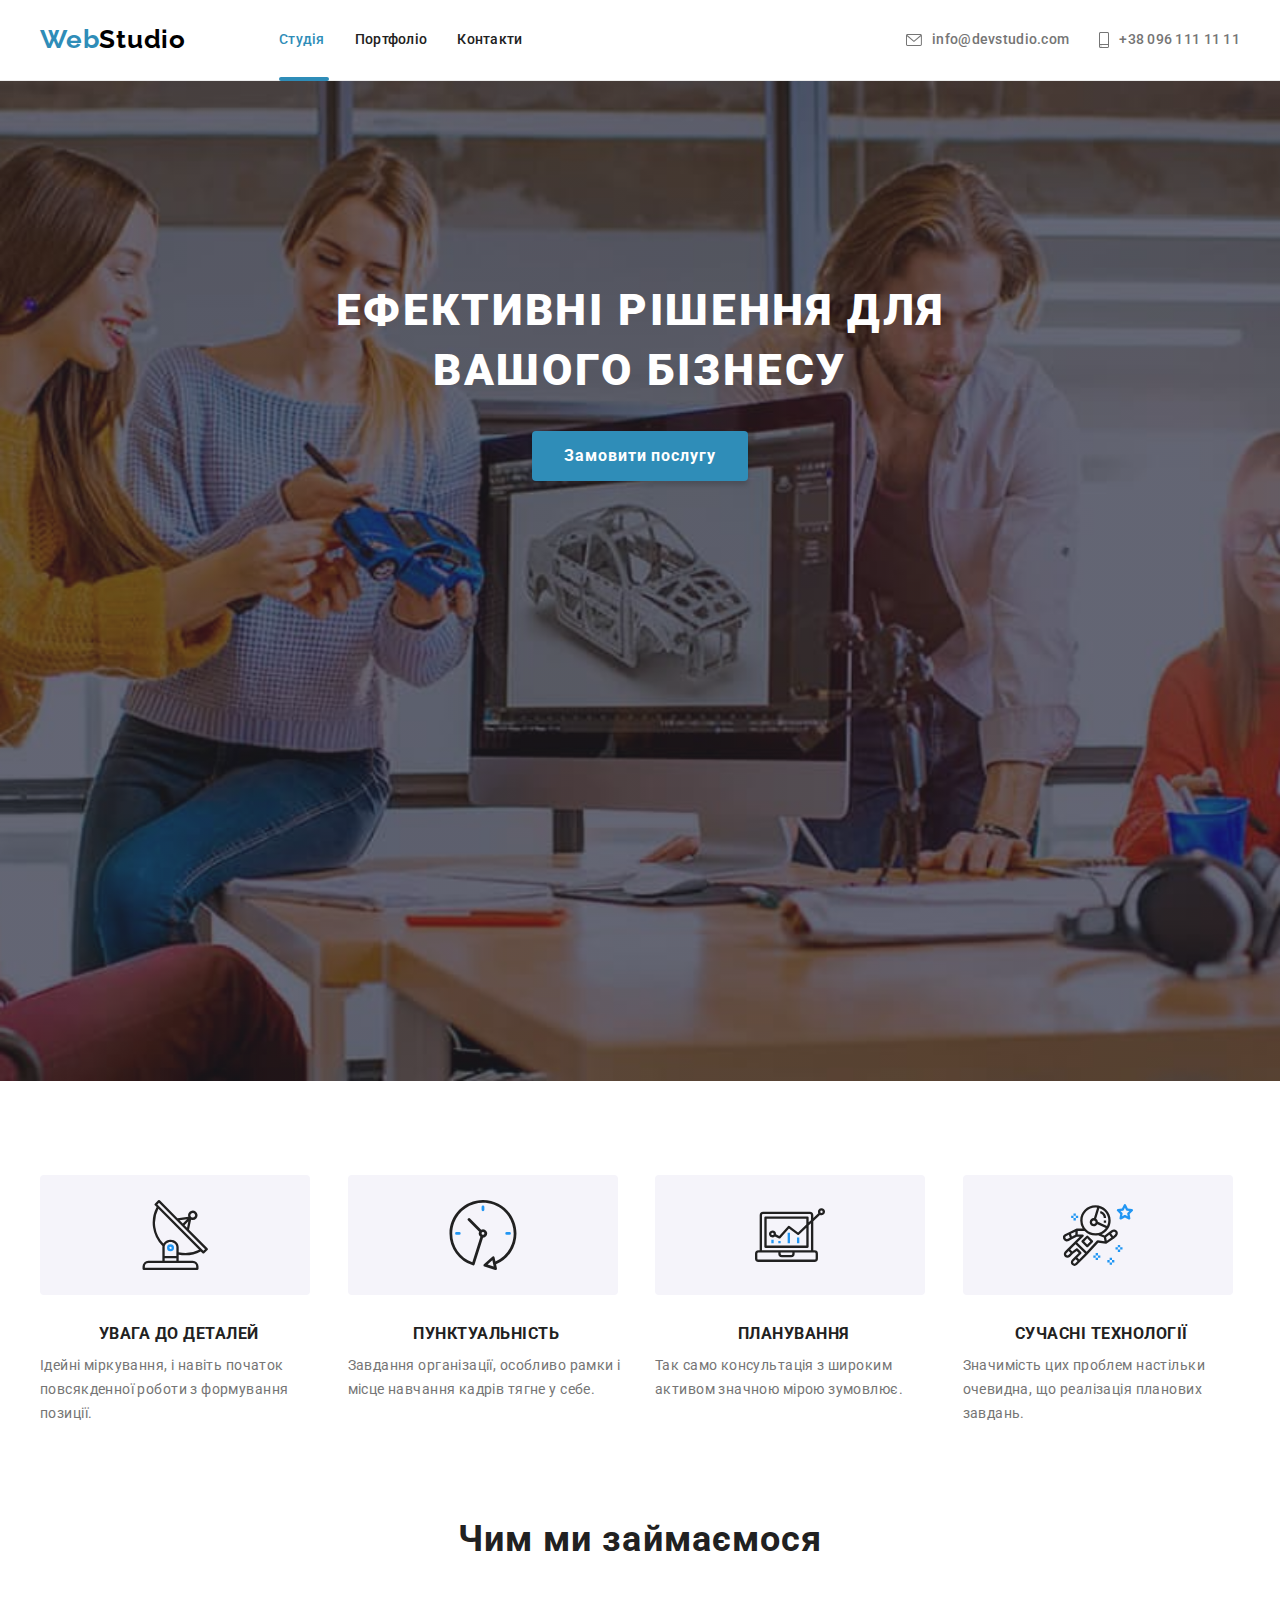
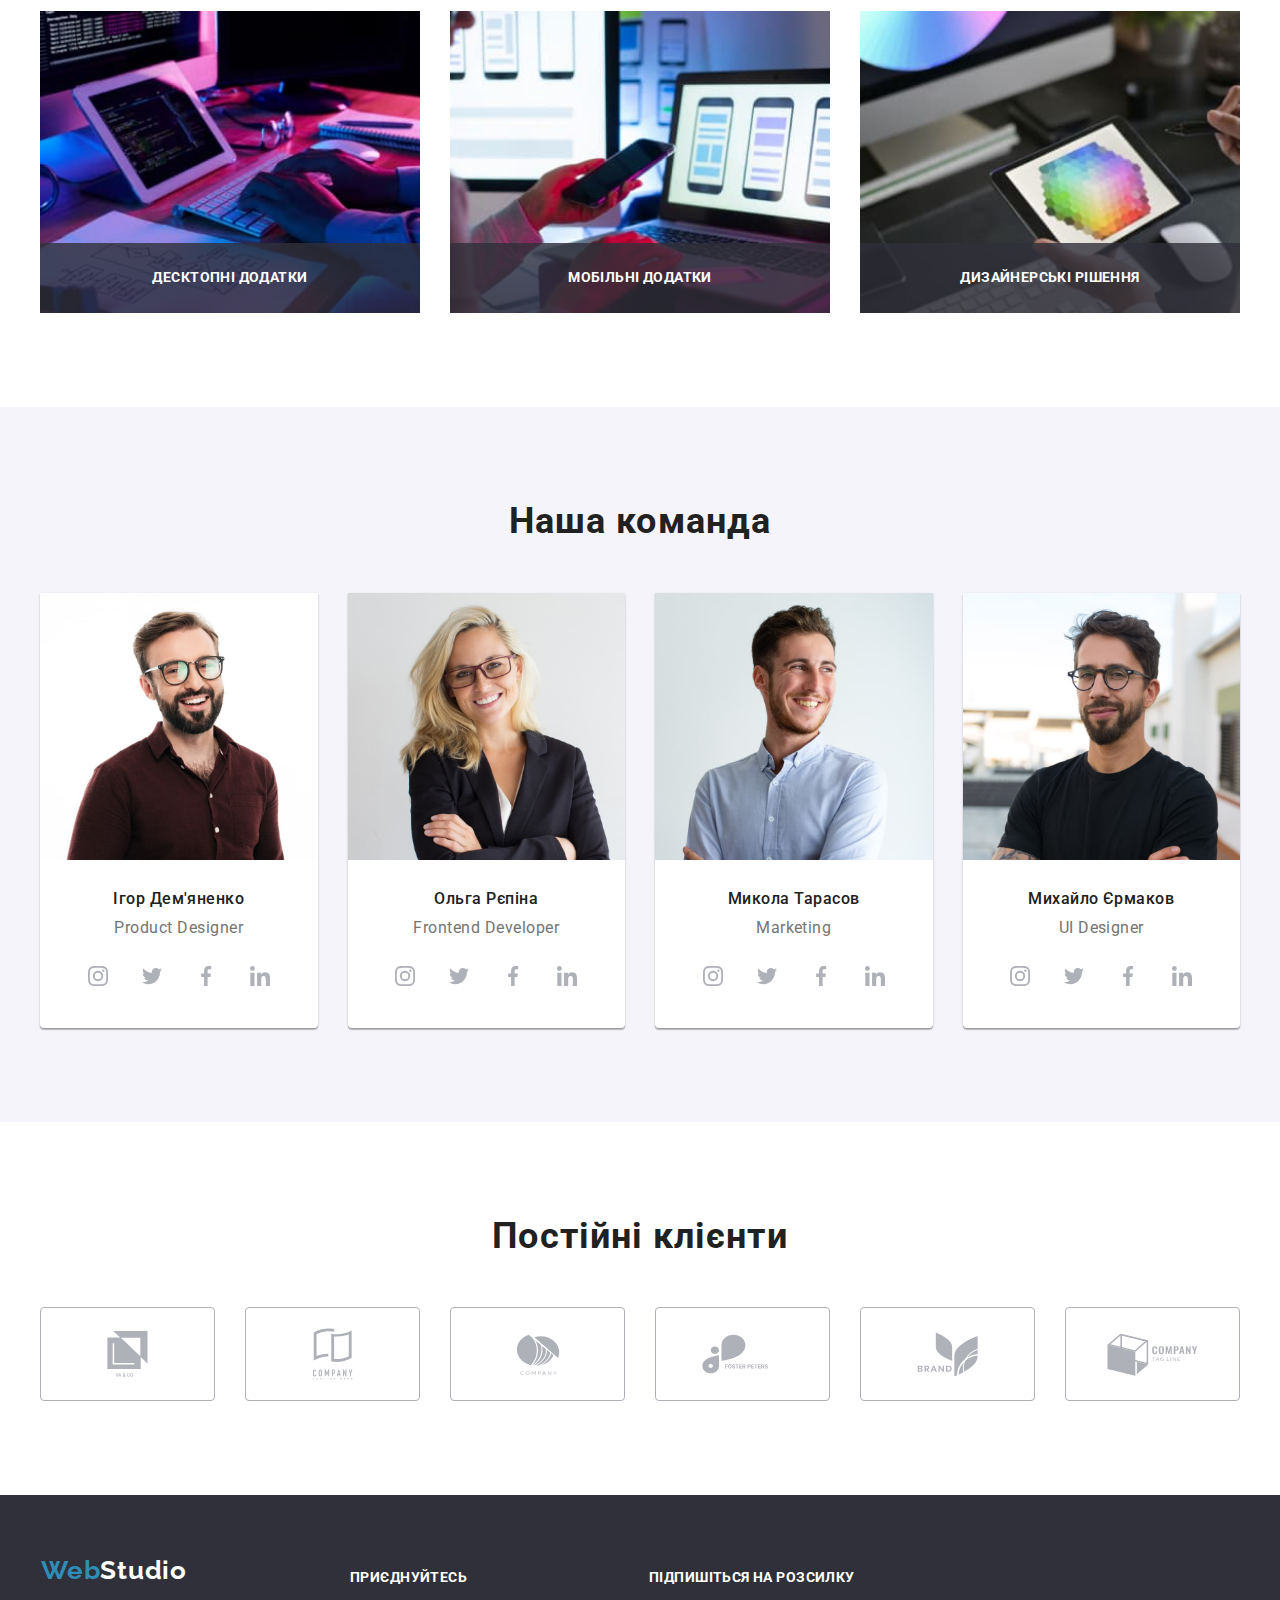
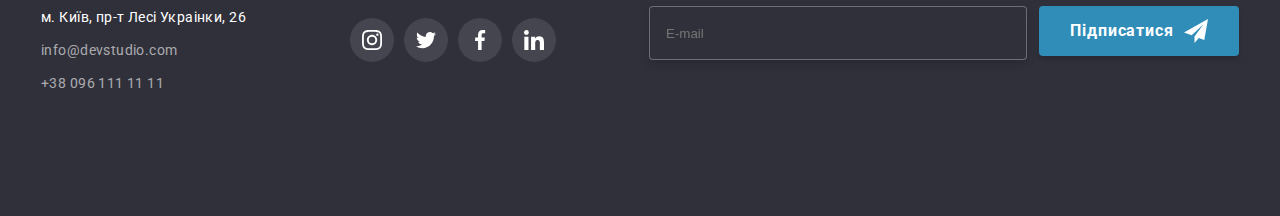
==== commit b6fbef9b: "add js" ====
--- a/index.html
+++ b/index.html
@@ -24,7 +24,9 @@
     <!--Header-->
     <header class="header">
       <div class="container header__container">
-        <a href="/" class="link logo">Web<span class="header__logo">Studio</span></a>
+        <a href="/" class="link logo"
+          >Web<span class="header__logo">Studio</span></a
+        >
 
         <nav class="navigation">
           <ul class="menu">
@@ -39,7 +41,11 @@
         </nav>
         <ul class="contact">
           <li>
-            <a href="mailto:info@devstudio.com" lang="en" class="link contacts__link">
+            <a
+              href="mailto:info@devstudio.com"
+              lang="en"
+              class="link contacts__link"
+            >
               <svg class="contact__icon" width="16" height="12">
                 <use href="./images/icons.svg#icon-mail"></use>
               </svg>
@@ -71,10 +77,14 @@
             <nav class="mobile-navigation">
               <ul class="mobile-menu__list">
                 <li class="mobile-menu__item">
-                  <a href="./index.html" class="mobile-menu__link link current">Студія</a>
+                  <a href="./index.html" class="mobile-menu__link link current"
+                    >Студія</a
+                  >
                 </li>
                 <li class="mobile-menu__item">
-                  <a href="./portfolio.html" class="mobile-menu__link link">Портфоліо</a>
+                  <a href="./portfolio.html" class="mobile-menu__link link"
+                    >Портфоліо</a
+                  >
                 </li>
                 <li class="mobile-menu__item">
                   <a href="#" class="mobile-menu__link link">Контакти</a>
@@ -85,10 +95,16 @@
           <div class="mobile-menu__bot">
             <ul class="mobile-contact">
               <li class="mobile-contact__item-tel">
-                <a href="tel:+380961111111" class="link mobile-contact__tel">+38 096 111 11 11</a>
+                <a href="tel:+380961111111" class="link mobile-contact__tel"
+                  >+38 096 111 11 11</a
+                >
               </li>
               <li class="mobile-contact__item-mail">
-                <a href="mailto:info@devstudio.com" lang="en" class="link mobile-contact__mail">
+                <a
+                  href="mailto:info@devstudio.com"
+                  lang="en"
+                  class="link mobile-contact__mail"
+                >
                   info@devstudio.com</a
                 >
               </li>
@@ -116,7 +132,9 @@
       <section class="hero">
         <div class="container">
           <h1 class="hero__title">Ефективні рішення для вашого бізнесу</h1>
-          <button type="button" class="hero__btn button" data-modal-open>Замовити послугу</button>
+          <button type="button" class="hero__btn button" data-modal-open>
+            Замовити послугу
+          </button>
         </div>
       </section>
       <!--Benefit section-->
@@ -132,7 +150,8 @@
               </div>
               <h3 class="benefit-cart__title">Увага до деталей</h3>
               <p class="benefit-cart__text">
-                Ідейні міркування, і навіть початок повсякденної роботи з формування позиції.
+                Ідейні міркування, і навіть початок повсякденної роботи з
+                формування позиції.
               </p>
             </li>
             <li class="benefit-cart__item">
@@ -143,7 +162,8 @@
               </div>
               <h3 class="benefit-cart__title">Пунктуальність</h3>
               <p class="benefit-cart__text">
-                Завдання організації, особливо рамки і місце навчання кадрів тягне у себе.
+                Завдання організації, особливо рамки і місце навчання кадрів
+                тягне у себе.
               </p>
             </li>
             <li class="benefit-cart__item">
@@ -165,7 +185,8 @@
               </div>
               <h3 class="benefit-cart__title">Сучасні технології</h3>
               <p class="benefit-cart__text">
-                Значимість цих проблем настільки очевидна, що реалізація планових завдань.
+                Значимість цих проблем настільки очевидна, що реалізація
+                планових завдань.
               </p>
             </li>
           </ul>
@@ -178,34 +199,43 @@
           <ul class="work__list">
             <li class="work__item">
               <div class="work__wrap">
-                <img
-                  src="./images/box1.jpg"
-                  alt="Людина друкує на клавіатурі"
-                  width="370"
-                  height="294"
-                />
+                <picture>
+                  <source srcset="./images/job/photo1-2x.jpg" />
+                  <img
+                    src="./images/job/photo1.jpg"
+                    alt="Людина друкує на клавіатурі"
+                    width="370"
+                    height="294"
+                  />
+                </picture>
                 <h3 class="work__title">Десктопні додатки</h3>
               </div>
             </li>
             <li class="work__item">
               <div class="work__wrap">
-                <img
-                  src="./images/box2.jpg"
-                  alt="Людинапрацює ща ноутбуком і тримає в руках телеон"
-                  width="370"
-                  height="294"
-                />
+                <picture>
+                  <source srcset="./images/job/photo2-2x.jpg" />
+                  <img
+                    src="./images/job/photo2.jpg"
+                    alt="Телефон в руці"
+                    width="370"
+                    height="294"
+                  />
+                </picture>
                 <h3 class="work__title">Мобільні додатки</h3>
               </div>
             </li>
             <li class="work__item">
               <div class="work__wrap">
-                <img
-                  src="./images/box3.jpg"
-                  alt="Людина тримає планшет та ручку"
-                  width="370"
-                  height="294"
-                />
+                <picture>
+                  <source srcset="./images/job/photo3-2x.jpg" />
+                  <img
+                    src="./images/job/photo3.jpg"
+                    alt="Палітра кольорів"
+                    width="370"
+                    height="294"
+                  />
+                </picture>
                 <h3 class="work__title">Дизайнерські рішення</h3>
               </div>
             </li>
@@ -218,7 +248,35 @@
           <h2 class="section-title">Наша команда</h2>
           <ul class="team__list">
             <li class="team__item">
-              <img src="./images/img1.jpg" alt="Ігор Дем'яненко" width="270" height="260" />
+              <picture>
+                <source
+                  srcset="
+                    ./images/team/crew1.jpg    1x,
+                    ./images/team/crew1-2x.jpg 2x
+                  "
+                  media="(min-width: 1200px)"
+                />
+                <source
+                  srcset="
+                    ./images/team/crew1-tab.jpg    1x,
+                    ./images/team/crew1-tab-2x.jpg 2x
+                  "
+                  media="(min-width: 768px)"
+                />
+                <source
+                  srcset="
+                    ./images/team/crew1-mob.jpg    1x,
+                    ./images/team/crew1-mob-2x.jpg 2x
+                  "
+                  media="(max-width: 767px)"
+                />
+                <img
+                  src="./images/team/crew1-mob.jpg"
+                  alt="Ігор Дем'яненко"
+                  width="450"
+                  height="460"
+                />
+              </picture>
               <div class="team-label">
                 <h3 class="team-label__title">Ігор Дем'яненко</h3>
                 <p class="team-label__position" lang="en">Product Designer</p>
@@ -256,7 +314,35 @@
               </div>
             </li>
             <li class="team__item">
-              <img src="./images/img2.jpg" alt="Ольга Рєпіна" width="270" height="260" />
+              <picture>
+                <source
+                  srcset="
+                    ./images/team/crew2.jpg    1x,
+                    ./images/team/crew2-2x.jpg 2x
+                  "
+                  media="(min-width: 1200px)"
+                />
+                <source
+                  srcset="
+                    ./images/team/crew2-tab.jpg    1x,
+                    ./images/team/crew2-tab-2x.jpg 2x
+                  "
+                  media="(min-width: 768px)"
+                />
+                <source
+                  srcset="
+                    ./images/team/crew2-mob.jpg    1x,
+                    ./images/team/crew2-mob-2x.jpg 2x
+                  "
+                  media="(max-width: 767px)"
+                />
+                <img
+                  src="./images/team/crew2-mob.jpg"
+                  alt="Ольга Рєпіна"
+                  width="450"
+                  height="460"
+                />
+              </picture>
               <div class="team-label">
                 <h3 class="team-label__title">Ольга Рєпіна</h3>
                 <p class="team-label__position" lang="en">Frontend Developer</p>
@@ -293,7 +379,35 @@
               </div>
             </li>
             <li class="team__item">
-              <img src="./images/img3.jpg" alt="Микола Тарасов" width="270" height="260" />
+              <picture>
+                <source
+                  srcset="
+                    ./images/team/crew3.jpg    1x,
+                    ./images/team/crew3-2x.jpg 2x
+                  "
+                  media="(min-width: 1200px)"
+                />
+                <source
+                  srcset="
+                    ./images/team/crew3-tab.jpg    1x,
+                    ./images/team/crew3-tab-2x.jpg 2x
+                  "
+                  media="(min-width: 768px)"
+                />
+                <source
+                  srcset="
+                    ./images/team/crew3-mob.jpg    1x,
+                    ./images/team/crew3-mob-2x.jpg 2x
+                  "
+                  media="(max-width: 767px)"
+                />
+                <img
+                  src="./images/team/crew3-mob.jpg"
+                  alt="Микола Тарасов"
+                  width="450"
+                  height="460"
+                />
+              </picture>
               <div class="team-label">
                 <h3 class="team-label__title">Микола Тарасов</h3>
                 <p class="team-label__position" lang="en">Marketing</p>
@@ -330,7 +444,35 @@
               </div>
             </li>
             <li class="team__item">
-              <img src="./images/img4.jpg" alt="Михайло Єрмаков" width="270" />
+              <picture>
+                <source
+                  srcset="
+                    ./images/team/crew4.jpg    1x,
+                    ./images/team/crew4-2x.jpg 2x
+                  "
+                  media="(min-width: 1200px)"
+                />
+                <source
+                  srcset="
+                    ./images/team/crew4-tab.jpg    1x,
+                    ./images/team/crew4-tab-2x.jpg 2x
+                  "
+                  media="(min-width: 768px)"
+                />
+                <source
+                  srcset="
+                    ./images/team/crew4-mob.jpg    1x,
+                    ./images/team/crew4-mob-2x.jpg 2x
+                  "
+                  media="(max-width: 767px)"
+                />
+                <img
+                  src="./images/team/crew4-mob.jpg"
+                  alt="Михайло Єрмаков"
+                  width="450"
+                  height="460"
+                />
+              </picture>
               <div class="team-label">
                 <h3 class="team-label__title">Михайло Єрмаков</h3>
                 <p class="team-label__position" lang="en">UI Designer</p>
@@ -431,12 +573,17 @@
                 >
               </li>
               <li>
-                <a href="mailto:info@devstudio.com" lang="en" class="link footer-contacts"
+                <a
+                  href="mailto:info@devstudio.com"
+                  lang="en"
+                  class="link footer-contacts"
                   >info@devstudio.com</a
                 >
               </li>
               <li>
-                <a href="tel:+380961111111" class="link footer-contacts">+38 096 111 11 11</a>
+                <a href="tel:+380961111111" class="link footer-contacts"
+                  >+38 096 111 11 11</a
+                >
               </li>
             </ul>
           </address>
@@ -502,7 +649,7 @@
       </div>
     </footer>
     <!------------Modal window----------->
-    <div class="backdrop is-hidden" data-modal="">
+    <div class="backdrop is-hidden" data-modal>
       <div class="modal">
         <button type="button" class="modal__close-btn" data-modal-close="">
           <svg width="11" height="11">
@@ -513,9 +660,17 @@
         <p class="modal-title">Залиште свої дані, ми вам передзвонимо</p>
         <form class="modal-form">
           <div class="modal-form__field">
-            <label for="user-name" class="modal-form__label"><span>Ім'я</span></label>
+            <label for="user-name" class="modal-form__label"
+              ><span>Ім'я</span></label
+            >
             <div class="input-wrap">
-              <input class="input" type="text" name="user-name" required id="user-name" />
+              <input
+                class="input"
+                type="text"
+                name="user-name"
+                required
+                id="user-name"
+              />
               <svg class="input-icon" width="18" height="18">
                 <use href="./images/icons.svg#icon-person"></use>
               </svg>
@@ -523,9 +678,17 @@
           </div>
 
           <div class="modal-form__field">
-            <label for="user-tel" class="modal-form__label"><span>Телефон</span></label>
+            <label for="user-tel" class="modal-form__label"
+              ><span>Телефон</span></label
+            >
             <div class="input-wrap">
-              <input class="input" type="tel" name="user-tel" required id="user-tel" />
+              <input
+                class="input"
+                type="tel"
+                name="user-tel"
+                required
+                id="user-tel"
+              />
               <svg class="input-icon" width="18" height="18">
                 <use href="./images/icons.svg#icon-phone"></use>
               </svg>
@@ -533,9 +696,17 @@
           </div>
 
           <div class="modal-form__field">
-            <label for="user-email" class="modal-form__label"><span>Пошта</span></label>
+            <label for="user-email" class="modal-form__label"
+              ><span>Пошта</span></label
+            >
             <div class="input-wrap">
-              <input class="input" type="email" name="user-email" required id="user-email" />
+              <input
+                class="input"
+                type="email"
+                name="user-email"
+                required
+                id="user-email"
+              />
               <svg class="input-icon" width="18" height="18">
                 <use href="./images/icons.svg#icon-email"></use>
               </svg>
@@ -543,7 +714,9 @@
           </div>
 
           <div class="modal-text-field">
-            <label for="user-coment" class="modal-form__label"><span>Коментар</span></label>
+            <label for="user-coment" class="modal-form__label"
+              ><span>Коментар</span></label
+            >
             <textarea
               name="user-coment"
               id="user-coment"
--- a/css/main.min.css
+++ b/css/main.min.css
@@ -1 +1 @@
-:root{--brend-color: #2196f3;--text-color: #757575;--title-text-color: #212121;--primery-background-color: #ffffff;--secondary-background-color: #f5f4fa;--accent-whit-color: #ffffff;--footer-background-color: #2f303a;--main-bold-weight: 700;--main-font: Roboto, sans-serif}h1,h2,h3,h4,h5,h6,p{margin:0}ul{list-style:none;margin:0;padding-left:0}img{display:block;max-width:100%;height:auto;width:100%}.link{text-decoration:none}.visually-hidden{position:absolute;white-space:nowrap;width:1px;height:1px;overflow:hidden;border:0;padding:0;clip:rect(0 0 0 0);-webkit-clip-path:inset(50%);clip-path:inset(50%);margin:-1px}body{font-family:var(--main-font);color:var(--text-color);background:var(--primery-background-color);font-size:14px;margin:0}.container{margin:0 auto;padding-left:15px;padding-right:15px}@media screen and (min-width: 480px){.container{max-width:480px}}@media screen and (min-width: 768px){.container{max-width:768px}}@media screen and (min-width: 1200px){.container{max-width:1200px}}.section{padding-top:60px;padding-bottom:60px}@media screen and (min-width: 768px){.section{padding-top:60px;padding-bottom:60px}}@media screen and (min-width: 1200px){.section{padding-top:94px;padding-bottom:94px}}.section-title{margin-bottom:30px;font-size:28px;line-height:1.17;letter-spacing:.03em;text-align:center;color:var(--title-text-color)}@media screen and (min-width: 1200px){.section-title{margin-bottom:50px;font-size:36px;line-height:1.16;letter-spacing:.03em}}.no-scroll{overflow:hidden}.button{display:block;margin:0 auto;font-weight:700;font-size:16px;line-height:1.87;letter-spacing:.06em;font-family:inherit;border-width:0px;cursor:pointer;color:var(--accent-whit-color);box-shadow:0px 4px 4px rgba(0,0,0,.15);border-radius:4px;background-color:var(--brend-color);transition-duration:250ms;transition-timing-function:cubic-bezier(0.4, 0, 0.2, 1)}.logo{font-family:Raleway;font-weight:var(--main-bold-weight);font-size:24px;line-height:1.16;letter-spacing:.03em;color:var(--brend-color);padding-top:15px;padding-bottom:15px}@media screen and (min-width: 1200px){.logo{margin-right:93px;padding-top:24px;padding-bottom:25px;font-size:26px;line-height:1.19;letter-spacing:.03em}}.header__logo{color:#000}.footer__logo{display:block;padding-top:0;padding-bottom:20px}.footer__logo-alt{color:var(--accent-whit-color)}.header{border-bottom:1px solid #ececec;margin-right:auto}.header__container{display:flex;justify-content:space-between}.navigation{display:none}@media screen and (min-width: 768px){.navigation{display:flex}}.menu{display:flex;gap:30px}.menu__item{position:relative}.menu__link{padding-top:32px;padding-bottom:32px;font-weight:500;line-height:1.14;letter-spacing:.02em;color:var(--title-text-color);display:inline-block;text-decoration:none;transition-duration:250ms;transition-timing-function:cubic-bezier(0.4, 0, 0.2, 1)}.menu__link.current{color:var(--brend-color)}.menu__link.current::after{content:"";width:100%;left:0;bottom:-1px;border-radius:2px;position:absolute;border:2px solid var(--brend-color)}.menu__link:hover,.menu__link:focus{color:var(--brend-color)}.contact{display:none}@media screen and (min-width: 768px){.contact{display:flex;flex-direction:column;justify-content:center}.contact li:first-child .contacts__link{padding-bottom:10px}}@media screen and (min-width: 1200px){.contact{flex-direction:row;gap:30px;margin-left:auto}}.contacts__link{display:flex;align-items:center;font-weight:500;line-height:1.14;letter-spacing:.02em;color:var(--text-color);text-decoration:none;transition-duration:250ms;transition-timing-function:cubic-bezier(0.4, 0, 0.2, 1)}.contacts__link:hover,.contacts__link:focus{color:var(--brend-color)}.contacts__link:hover .contact__icon,.contacts__link:focus .contact__icon{fill:var(--brend-color)}@media screen and (min-width: 1200px){.contacts__link{padding-top:32px;padding-bottom:32px}}.contact__icon{fill:var(--text-color);margin-right:10px}.open-btn{width:40px;height:40px;background-color:rgba(0,0,0,0);border:none;padding:0;margin:10px 0;color:var(--title-text-color)}.open-btn:hover,.open-btn:focus{fill:var(--brend-color)}@media screen and (min-width: 768px){.open-btn{display:none}}.mobile-menu{position:fixed;top:0;width:100vw;height:100vh;background-color:#fff;z-index:1;padding-top:10px;padding-bottom:48px;transition-duration:250ms;transition-timing-function:cubic-bezier(0.4, 0, 0.2, 1)}.mobile-menu>.container{height:100%;display:flex;flex-direction:column;justify-content:space-between}@media screen and (min-width: 768px){.mobile-menu{display:none}}.close-btn{display:block;width:40px;height:40px;background-color:rgba(0,0,0,0);border:none;padding:0;margin-left:auto;transition-duration:250ms;transition-timing-function:cubic-bezier(0.4, 0, 0.2, 1);color:var(--title-text-color)}.close-btn:hover,.close-btn:focus{fill:var(--brend-color)}.mobile-menu__item:not(:last-child){margin-bottom:32px}.mobile-menu__link{font-weight:500;font-size:40px;line-height:1.17;letter-spacing:.03em;color:var(--title-text-color);transition-duration:250ms;transition-timing-function:cubic-bezier(0.4, 0, 0.2, 1)}.mobile-menu__link.current{color:var(--brend-color)}.mobile-menu__link:hover,.mobile-menu__link:focus{color:var(--brend-color)}.mobile-contact__item-tel{margin-bottom:32px}.mobile-contact__item-mail{margin-bottom:64px}.mobile-contact__tel{font-weight:500;font-size:34px;line-height:1.17;letter-spacing:.02em;color:var(--brend-color);transition-duration:250ms;transition-timing-function:cubic-bezier(0.4, 0, 0.2, 1)}.mobile-contact__mail{font-weight:500;font-size:24px;line-height:1.16;letter-spacing:.02em;color:var(--text-color);transition-duration:250ms;transition-timing-function:cubic-bezier(0.4, 0, 0.2, 1)}.mobile-soc__list{display:flex;flex-wrap:wrap;position:relative}.mobile-soc__item:not(:last-child){margin-right:10px}.mobile-soc__item:not(:last-child)::after{position:absolute;content:"";display:inline-block;height:22px;width:1px;background-color:rgba(33,33,33,.2);margin-left:10px}.mobile-soc__item:not(:first-child){padding-left:10px}.mobile-soc__link{font-weight:500;font-size:18px;line-height:1.22;letter-spacing:.02em;color:var(--brend-color);transition-duration:250ms;transition-timing-function:cubic-bezier(0.4, 0, 0.2, 1)}.hero{max-width:1600px;min-height:400px;margin-left:auto;margin-right:auto;padding-top:118px;padding-bottom:118px;background-image:linear-gradient(to right, rgba(47, 48, 58, 0.4), rgba(47, 48, 58, 0.4)),url(../images/main-image.jpg);background-size:cover;background-position:center;background-color:#2f303a}@media screen and (min-width: 1200px){.hero{min-height:600px;padding-top:200px;padding-bottom:200px}}.hero__title{font-weight:900;font-size:26px;line-height:1.61;letter-spacing:.06em;margin:0 auto;margin-bottom:30px;color:var(--accent-whit-color);text-align:center;text-transform:uppercase;max-width:360px}@media screen and (min-width: 768px){.hero__title{max-width:360px}}@media screen and (min-width: 1200px){.hero__title{max-width:696px;font-size:44px;line-height:1.36}}.hero__btn{min-width:200px;height:50px}@media screen and (min-width: 1200px){.hero__btn{min-width:216px;height:50px}}.hero__btn:hover,.hero__btn:active{background-color:#188ce8}@media screen and (min-width: 768px){.benefit-cart{display:flex;flex-wrap:wrap;gap:30px}}@media screen and (min-width: 1200px){.benefit-cart{flex-wrap:nowrap}}.benefit-cart__item{width:100%}.benefit-cart__item:not(:last-child){margin-bottom:30px}@media screen and (min-width: 768px){.benefit-cart__item{width:calc((100% - 30px)/2)}.benefit-cart__item:not(:last-child){margin-bottom:0}}@media screen and (min-width: 1200px){.benefit-cart__item{width:calc((100% - 60px)/3)}}.benefit-cart__label{display:flex;justify-content:center;align-items:center;width:100%;height:120px;margin-bottom:30px;background-color:var(--secondary-background-color);border-radius:4px}@media screen and (min-width: 1200px){.benefit-cart__label{width:270px}}.benefit-cart__title{margin-bottom:10px;color:var(--title-text-color);line-height:1.14;letter-spacing:.03em;text-transform:uppercase;text-align:center}.benefit-cart__text{line-height:1.71;letter-spacing:.03em}.work{display:none}@media screen and (min-width: 1200px){.work{display:block;padding-top:0}.work__list{display:flex;gap:30px}.work__item{width:calc((100% - 60px)/3)}.work__wrap{position:relative}.work__title{position:absolute;width:100%;height:70px;bottom:0;font-size:14px;line-height:1.14;letter-spacing:.03em;text-transform:uppercase;color:var(--accent-whit-color);background-color:rgba(47,48,58,.8);display:flex;justify-content:center;align-items:center}}.team{background-color:var(--secondary-background-color)}@media screen and (min-width: 768px){.team__list{display:flex;flex-wrap:wrap;gap:30px}}@media screen and (min-width: 1200px){.team__list{flex-wrap:nowrap}}.team__item{width:100%;margin-bottom:30px;background:var(--primery-background-color);box-shadow:0px 1px 3px rgba(0,0,0,.12),0px 1px 1px rgba(0,0,0,.14),0px 2px 1px rgba(0,0,0,.2);border-radius:0px 0px 4px 4px}@media screen and (min-width: 768px){.team__item{width:calc((100% - 30px)/2);margin-bottom:0}}@media screen and (min-width: 1200px){.team__item{width:calc((100% - 60px)/3)}}.team-label{padding-top:30px;padding-bottom:24px;text-align:center}@media screen and (min-width: 1200px){.team-label{padding-bottom:30px}}.team-label__title{margin-bottom:10px;color:var(--title-text-color);font-weight:500;font-size:16px;line-height:1.16;letter-spacing:.03em}.team-label__position{margin-bottom:16px;font-size:16px;line-height:1.18;letter-spacing:.03em}.soc-list{display:flex;justify-content:center;align-items:center;gap:10px}.soc-list__link{fill:#afb1b8;display:flex;justify-content:center;align-items:center;width:44px;height:44px;border-radius:50%;transition-duration:250ms;transition-timing-function:cubic-bezier(0.4, 0, 0.2, 1)}.soc-list__link:hover,.soc-list__link:focus{fill:var(--accent-whit-color);background-color:var(--brend-color)}.client-list{display:flex;flex-wrap:wrap;gap:30px}@media screen and (min-width: 1200px){.client-list{flex-wrap:nowrap;justify-content:center;align-items:center}}.client-list__item{width:100%;width:calc((100% - 30px)/2)}@media screen and (min-width: 768px){.client-list__item{width:calc((100% - 60px)/3)}}.client-list__link{width:auto;height:92px;border:1px solid #afb1b8;border-radius:4px;fill:#afb1b8;display:flex;justify-content:center;align-items:center;transition-duration:250ms;transition-timing-function:cubic-bezier(0.4, 0, 0.2, 1)}.client-list__link:hover,.client-list__link:focus{fill:var(--brend-color);border-color:var(--brend-color)}.footer{padding-top:60px;padding-bottom:60px;margin:0 auto;background-color:var(--footer-background-color)}@media screen and (min-width: 1200px){.footer{margin-bottom:0}}.footer__container{text-align:center}@media screen and (min-width: 768px){.footer__container{display:flex;justify-content:center;flex-wrap:wrap}}@media screen and (min-width: 1200px){.footer__container{text-align:left;flex-wrap:nowrap}}@media screen and (min-width: 1200px){.footer-info:first-child{margin-right:70px}}.footer-address{margin-bottom:9px;color:var(--accent-whit-color);font-style:normal;line-height:1.71;letter-spacing:.03em;display:block}.footer-contacts{display:block;color:rgba(255,255,255,.6);font-style:normal;line-height:1.71;letter-spacing:.03em;transition-duration:250ms}.footer-contacts:hover,.footer-contacts:focus{color:var(--brend-color);transition-timing-function:cubic-bezier(0.4, 0, 0.2, 1)}@media screen and (min-width: 768px){.footer-contacts:hover:first-child,.footer-contacts:focus:first-child{margin-top:8px}}.footer-info{margin-bottom:60px}@media screen and (min-width: 768px){.footer-info:first-child{margin-right:165px}}@media screen and (min-width: 1200px){.footer-info:first-child{margin-right:70px}}.backdrop{position:fixed;top:0;left:0;width:100%;height:100%;background-color:rgba(0,0,0,.2);transition:opacity 200ms Linear,visibility 200ms Linear}.modal{position:absolute;top:50%;left:50%;width:450px;height:609px;margin:auto;padding:40px;background-color:#fff;box-shadow:0px 1px 3px rgba(0,0,0,.12),0px 1px 1px rgba(0,0,0,.14),0px 2px 1px rgba(0,0,0,.2);border-radius:4px;transform:translate(-50%, -50%);transition-duration:250ms;transition-property:scale(1);transition-timing-function:cubic-bezier(0.4, 0, 0.2, 1)}@media screen and (min-width: 1200px){.modal{width:528px;height:581px}}.backdrop.in-hidden .modal{transform:translate(-50%, -50%) scale(0)}.modal__close-btn{position:absolute;top:8px;right:8px;width:30px;height:30px;background-color:#fff;border:1px solid rgba(0,0,0,.1);border-radius:50%;display:flex;align-items:center;justify-content:center;cursor:pointer;transition-duration:250ms;transition-timing-function:cubic-bezier(0.4, 0, 0.2, 1)}.modal__close-btn:hover,.modal__close-btn:focus{fill:var(--brend-color)}.is-hidden{visibility:hidden;opacity:0;pointer-events:all}.modal-title{font-weight:700;font-size:20px;line-height:1.15;letter-spacing:.03em;text-align:center;margin-bottom:12px;color:var(--title-text-color)}.modal-form__field{margin-bottom:10px}.modal-form__label span{display:block;margin-bottom:4px;font-size:12px;line-height:1.16;letter-spacing:.01em;color:var(--text-color)}.input-wrap{position:relative}.input{display:block;width:370px;height:40px;border:1px solid rgba(33,33,33,.2);border-radius:4px;padding-left:42px;outline:rgba(0,0,0,0);transition-duration:250ms;transition-timing-function:cubic-bezier(0.4, 0, 0.2, 1)}@media screen and (min-width: 1200px){.input{width:448px}}.input:hover,.input:focus{border-color:var(--brend-color)}.input:hover+.input-icon,.input:focus+.input-icon{fill:var(--brend-color)}.input-icon{position:absolute;left:15px;top:50%;transform:translateY(-50%);transition-duration:250ms;transition-timing-function:cubic-bezier(0.4, 0, 0.2, 1)}.modal-text-field{margin-bottom:20px;display:block}.modal-text{padding:12px 16px;width:370px;height:120px;border:1px solid rgba(33,33,33,.2);border-radius:4px;outline:rgba(0,0,0,0);resize:none;transition-duration:250ms;transition-timing-function:cubic-bezier(0.4, 0, 0.2, 1)}@media screen and (min-width: 1200px){.modal-text{width:448px}}.modal-text:hover,.modal-text:focus{border-color:var(--brend-color)}.modal-text::-moz-placeholder{font-size:14px;line-height:1.14;letter-spacing:.01em;color:rgba(117,117,117,.5)}.modal-text:-ms-input-placeholder{font-size:14px;line-height:1.14;letter-spacing:.01em;color:rgba(117,117,117,.5)}.modal-text::placeholder{font-size:14px;line-height:1.14;letter-spacing:.01em;color:rgba(117,117,117,.5)}@media screen and (min-width: 1200px){.modal-text::-moz-placeholder{font-size:12px;line-height:1.14;letter-spacing:.01em}.modal-text:-ms-input-placeholder{font-size:12px;line-height:1.14;letter-spacing:.01em}.modal-text::placeholder{font-size:12px;line-height:1.14;letter-spacing:.01em}}.checkbox-text{font-size:12px;line-height:1.16;letter-spacing:.01em;display:flex;flex-wrap:nowrap;justify-content:center;align-items:center}@media screen and (min-width: 1200px){.checkbox-text{font-size:14px;line-height:1.71;letter-spacing:.01em}}.checkbox-text span{width:16px;height:15px;border:2px solid #212121;border-radius:3px;margin-right:7px;fill:rgba(0,0,0,0)}.modal-field-check{margin-bottom:30px}.input-check:checked+.checkbox-text span{background-color:var(--brend-color);border:none;fill:var(--accent-whit-color)}.privacy-linck{line-height:1.71;letter-spacing:.03em;color:var(--brend-color)}.submit-btn{width:200px;height:50px}.submit-btn:hover,.submit-btn:focus{background-color:#188ce8;outline:#188ce8}.filter{display:flex;flex-wrap:wrap;justify-content:start;gap:8px}@media screen and (min-width: 768px){.filter{justify-content:center}}.filter__button{border-radius:4px;border-width:0px;margin-bottom:15px;padding:6px 22px;font-family:inherit;background-color:var(--secondary-background-color);color:var(--title-text-color);font-weight:500;font-size:16px;line-height:1.62;letter-spacing:.03em;cursor:pointer;transition-duration:250ms;transition-timing-function:cubic-bezier(0.4, 0, 0.2, 1)}@media screen and (min-width: 768px){.filter__button{margin-bottom:50px}}.filter__button:hover,.filter__button:focus{background-color:var(--brend-color);color:var(--accent-whit-color);box-shadow:0px 3px 1px rgba(0,0,0,.1),0px 1px 2px rgba(0,0,0,.08),0px 2px 2px rgba(0,0,0,.12)}@media screen and (min-width: 768px){.product{display:flex;flex-wrap:wrap;gap:30px}}.product__item{width:100%}.product__item:not(:last-child){margin-bottom:30px}@media screen and (min-width: 768px){.product__item{width:calc((100% - 30px)/2)}.product__item:not(:last-child){margin-bottom:0px}}@media screen and (min-width: 1200px){.product__item{width:calc((100% - 60px)/3)}}.product__item-link{display:flex;flex-direction:column;height:100%;transition-duration:250ms;transition-timing-function:cubic-bezier(0.4, 0, 0.2, 1)}.product__item-link:hover,.product__item-link:focus{box-shadow:0px 1px 1px rgba(0,0,0,.12),0px 4px 4px rgba(0,0,0,.06),1px 4px 6px rgba(0,0,0,.16)}.product__item-meta{flex-grow:1;border:#eee 1px solid;border-top:none;padding:20px 24px}.product__item-title{margin-bottom:4px;color:var(--title-text-color);font-size:18px;line-height:2;letter-spacing:.06em}.product__item-text{color:var(--text-color);font-size:16px;line-height:1.87;letter-spacing:.03em}.pop-up{position:relative;overflow:hidden}.pop-up__meta{position:absolute;width:100%;height:100%;left:0;bottom:0;padding:63px 24px;display:flex;justify-content:center;align-items:center;font-size:18px;line-height:1.56;letter-spacing:.03em;color:var(--accent-whit-color);background-color:rgba(33,150,243,.9);transition-duration:250ms;transition-property:transform;transition-timing-function:cubic-bezier(0.4, 0, 0.2, 1);transform:translateY(100%)}.product__item-link:hover .pop-up__meta,.product__item-link:focus .pop-up__meta{transform:translateY(0)}@media screen and (min-width: 1200px){.studio-social{margin-right:93px;padding-top:15px}}.studio-social__title{margin-bottom:20px;font-size:14px;line-height:1.14;letter-spacing:.03em;text-transform:uppercase;color:var(--accent-whit-color)}@media screen and (min-width: 1200px){.studio-social__title{margin-bottom:32px}}.studio-social__list{justify-content:center;display:flex;gap:10px}.studio-social__link{fill:var(--accent-whit-color);display:flex;justify-content:center;align-items:center;width:44px;height:44px;border-radius:50%;background-color:rgba(255,255,255,.1);transition-duration:250ms;transition-timing-function:cubic-bezier(0.4, 0, 0.2, 1)}.studio-social__link:hover,.studio-social__link:focus{background-color:var(--brend-color)}.subscription{padding-top:15px}.subscription__title{margin-bottom:20px;font-weight:700;font-size:14px;line-height:1.14;letter-spacing:.03em;text-transform:uppercase;color:var(--accent-whit-color)}.subscription-form{display:flex;flex-wrap:wrap;justify-content:center}@media screen and (min-width: 768px){.subscription-form{flex-direction:column}}@media screen and (min-width: 1200px){.subscription-form{flex-direction:row;flex-wrap:nowrap;justify-content:start}}.subscription-form__email{width:358px;height:50px;margin-bottom:20px;margin-right:12px;padding-left:16px;border:1px solid rgba(255,255,255,.3);filter:drop-shadow(0px 4px 4px rgba(0, 0, 0, 0.15));border-radius:4px;background-color:var(--footer-background-color);color:#fff}@media screen and (min-width: 1200px){.subscription-form__email{margin-bottom:0}}.subscription-btn{display:flex;justify-content:center;align-items:center;width:200px;height:50px}.subscription-btn__icon{fill:var(--accent-whit-color);margin-left:10px}.subscription-btn__icon:hover,.subscription-btn__icon:focus{background-color:#188ce8}/*# sourceMappingURL=main.min.css.map */+:root{--brend-color: #2f8db8;--text-color: #757575;--title-text-color: #212121;--primery-background-color: #ffffff;--secondary-background-color: #f5f4fa;--accent-whit-color: #ffffff;--footer-background-color: #2f303a;--bg-gradient: linear-gradient( to right, rgba(47, 48, 58, 0.4), rgba(47, 48, 58, 0.4) );--main-bold-weight: 700;--main-font: Roboto, sans-serif}h1,h2,h3,h4,h5,h6,p{margin:0}ul{list-style:none;margin:0;padding-left:0}img{display:block;max-width:100%;height:auto;width:100%}.link{text-decoration:none}.visually-hidden{position:absolute;white-space:nowrap;width:1px;height:1px;overflow:hidden;border:0;padding:0;clip:rect(0 0 0 0);-webkit-clip-path:inset(50%);clip-path:inset(50%);margin:-1px}body{font-family:var(--main-font);color:var(--text-color);background:var(--primery-background-color);font-size:14px;margin:0}.container{margin:0 auto;padding-left:15px;padding-right:15px}@media screen and (min-width: 480px){.container{max-width:480px}}@media screen and (min-width: 768px){.container{max-width:768px}}@media screen and (min-width: 1200px){.container{max-width:1200px}}.section{padding-top:60px;padding-bottom:60px}@media screen and (min-width: 768px){.section{padding-top:60px;padding-bottom:60px}}@media screen and (min-width: 1200px){.section{padding-top:94px;padding-bottom:94px}}.section-title{margin-bottom:30px;font-size:28px;line-height:1.17;letter-spacing:.03em;text-align:center;color:var(--title-text-color)}@media screen and (min-width: 1200px){.section-title{margin-bottom:50px;font-size:36px;line-height:1.16;letter-spacing:.03em}}.no-scroll{overflow:hidden}.button{display:block;margin:0 auto;font-weight:700;font-size:16px;line-height:1.87;letter-spacing:.06em;font-family:inherit;border-width:0px;cursor:pointer;color:var(--accent-whit-color);box-shadow:0px 4px 4px rgba(0,0,0,.15);border-radius:4px;background-color:var(--brend-color);transition-duration:250ms;transition-timing-function:cubic-bezier(0.4, 0, 0.2, 1)}.logo{font-family:Raleway;font-weight:var(--main-bold-weight);font-size:24px;line-height:1.16;letter-spacing:.03em;color:var(--brend-color);padding-top:15px;padding-bottom:15px}@media screen and (min-width: 1200px){.logo{margin-right:93px;padding-top:24px;padding-bottom:25px;font-size:26px;line-height:1.19;letter-spacing:.03em}}.header__logo{color:#000}.footer__logo{display:block;padding-top:0;padding-bottom:20px}.footer__logo-alt{color:var(--accent-whit-color)}.header{border-bottom:1px solid #ececec;margin-right:auto}.header__container{display:flex;justify-content:space-between}.navigation{display:none}@media screen and (min-width: 768px){.navigation{display:flex}}.menu{display:flex;gap:30px}.menu__item{position:relative}.menu__link{padding-top:32px;padding-bottom:32px;font-weight:500;line-height:1.14;letter-spacing:.02em;color:var(--title-text-color);display:inline-block;text-decoration:none;transition-duration:250ms;transition-timing-function:cubic-bezier(0.4, 0, 0.2, 1)}.menu__link.current{color:var(--brend-color)}.menu__link.current::after{content:"";width:100%;left:0;bottom:-1px;border-radius:2px;position:absolute;border:2px solid var(--brend-color)}.menu__link:hover,.menu__link:focus{color:var(--brend-color)}.contact{display:none}@media screen and (min-width: 768px){.contact{display:flex;flex-direction:column;justify-content:center}.contact li:first-child .contacts__link{padding-bottom:10px}}@media screen and (min-width: 1200px){.contact{flex-direction:row;gap:30px;margin-left:auto}}.contacts__link{display:flex;align-items:center;font-weight:500;line-height:1.14;letter-spacing:.02em;color:var(--text-color);text-decoration:none;transition-duration:250ms;transition-timing-function:cubic-bezier(0.4, 0, 0.2, 1)}.contacts__link:hover,.contacts__link:focus{color:var(--brend-color)}.contacts__link:hover .contact__icon,.contacts__link:focus .contact__icon{fill:var(--brend-color)}@media screen and (min-width: 1200px){.contacts__link{padding-top:32px;padding-bottom:32px}}.contact__icon{fill:var(--text-color);margin-right:10px}.open-btn{width:40px;height:40px;background-color:rgba(0,0,0,0);border:none;padding:0;margin:10px 0;color:var(--title-text-color)}.open-btn:hover,.open-btn:focus{fill:var(--brend-color)}@media screen and (min-width: 768px){.open-btn{display:none}}.mobile-menu{position:fixed;top:0;width:100vw;height:100vh;background-color:#fff;z-index:1;padding-top:10px;padding-bottom:48px;transition-duration:250ms;transition-timing-function:cubic-bezier(0.4, 0, 0.2, 1)}.mobile-menu>.container{height:100%;display:flex;flex-direction:column;justify-content:space-between}@media screen and (min-width: 768px){.mobile-menu{display:none}}.close-btn{display:block;width:40px;height:40px;background-color:rgba(0,0,0,0);border:none;padding:0;margin-left:auto;transition-duration:250ms;transition-timing-function:cubic-bezier(0.4, 0, 0.2, 1);color:var(--title-text-color)}.close-btn:hover,.close-btn:focus{fill:var(--brend-color)}.mobile-menu__item:not(:last-child){margin-bottom:32px}.mobile-menu__link{font-weight:500;font-size:40px;line-height:1.17;letter-spacing:.03em;color:var(--title-text-color);transition-duration:250ms;transition-timing-function:cubic-bezier(0.4, 0, 0.2, 1)}.mobile-menu__link.current{color:var(--brend-color)}.mobile-menu__link:hover,.mobile-menu__link:focus{color:var(--brend-color)}.mobile-contact__item-tel{margin-bottom:32px}.mobile-contact__item-mail{margin-bottom:64px}.mobile-contact__tel{font-weight:500;font-size:34px;line-height:1.17;color:var(--brend-color);transition-duration:250ms;transition-timing-function:cubic-bezier(0.4, 0, 0.2, 1)}@media screen and (min-width: 480px){.mobile-contact__tel{letter-spacing:.02em}}.mobile-contact__mail{font-weight:500;font-size:24px;line-height:1.16;letter-spacing:.02em;color:var(--text-color);transition-duration:250ms;transition-timing-function:cubic-bezier(0.4, 0, 0.2, 1)}.mobile-soc__list{display:flex;flex-wrap:wrap;position:relative}.mobile-soc__item{padding-left:10px;padding-top:10px}.mobile-soc__item:not(:last-child){margin-right:10px}.mobile-soc__item:not(:last-child)::after{position:absolute;content:"";display:inline-block;height:22px;width:1px;background-color:rgba(33,33,33,.2);margin-left:10px}@media screen and (min-width: 480px){.mobile-soc__item:not(:first-child){padding-left:10px}}.mobile-soc__link{font-weight:500;font-size:18px;line-height:1.22;letter-spacing:.02em;color:var(--brend-color);transition-duration:250ms;transition-timing-function:cubic-bezier(0.4, 0, 0.2, 1)}.hero{max-width:1600px;min-height:400px;margin-left:auto;margin-right:auto;padding-top:118px;padding-bottom:118px;background-image:var(--bg-gradient),url(../images/background-mob.jpg);background-size:cover;background-position:center;background-color:#2f303a}@media(min-device-pixel-ratio: 2),(-webkit-min-device-pixel-ratio: 2),(min-resolution: 192dpi),(min-resolution: 2dppx){.hero{background-image:var(--bg-gradient),url(../images/background-mob-2x.jpg)}}@media screen and (min-width: 768px){.hero{background-image:var(--bg-gradient),url(../images/background-tab.jpg)}}@media screen and (min-width: 768px)and (min-device-pixel-ratio: 2),screen and (min-width: 768px)and (-webkit-min-device-pixel-ratio: 2),screen and (min-width: 768px)and (min-resolution: 192dpi),screen and (min-width: 768px)and (min-resolution: 2dppx){.hero{background-image:var(--bg-gradient),url(../images/background-tab-2x.jpg)}}@media screen and (min-width: 1200px){.hero{min-height:600px;padding-top:200px;padding-bottom:200px;background-image:var(--bg-gradient),url(../images/background.jpg)}}@media screen and (min-width: 1200px)and (min-device-pixel-ratio: 2),screen and (min-width: 1200px)and (-webkit-min-device-pixel-ratio: 2),screen and (min-width: 1200px)and (min-resolution: 192dpi),screen and (min-width: 1200px)and (min-resolution: 2dppx){.hero{background-image:var(--bg-gradient),url(../images/background-2x.jpg)}}.hero__title{font-weight:900;font-size:26px;line-height:1.61;letter-spacing:.06em;margin:0 auto;margin-bottom:30px;color:var(--accent-whit-color);text-align:center;text-transform:uppercase;max-width:360px}@media screen and (min-width: 768px){.hero__title{max-width:360px}}@media screen and (min-width: 1200px){.hero__title{max-width:696px;font-size:44px;line-height:1.36}}.hero__btn{min-width:200px;height:50px}@media screen and (min-width: 1200px){.hero__btn{min-width:216px;height:50px}}.hero__btn:hover,.hero__btn:active{background-color:#188ce8}@media screen and (min-width: 768px){.benefit-cart{display:flex;flex-wrap:wrap;gap:30px}}@media screen and (min-width: 1200px){.benefit-cart{flex-wrap:nowrap}}.benefit-cart__item{width:100%}.benefit-cart__item:not(:last-child){margin-bottom:30px}@media screen and (min-width: 768px){.benefit-cart__item{width:calc((100% - 30px)/2)}.benefit-cart__item:not(:last-child){margin-bottom:0}}@media screen and (min-width: 1200px){.benefit-cart__item{width:calc((100% - 60px)/3)}}.benefit-cart__label{display:flex;justify-content:center;align-items:center;width:100%;height:120px;margin-bottom:30px;background-color:var(--secondary-background-color);border-radius:4px}@media screen and (min-width: 1200px){.benefit-cart__label{width:270px}}.benefit-cart__title{margin-bottom:10px;color:var(--title-text-color);line-height:1.14;letter-spacing:.03em;text-transform:uppercase;text-align:center}.benefit-cart__text{line-height:1.71;letter-spacing:.03em}.work{display:none}@media screen and (min-width: 1200px){.work{display:block;padding-top:0}.work__list{display:flex;gap:30px}.work__item{width:calc((100% - 60px)/3)}.work__wrap{position:relative}.work__title{position:absolute;width:100%;height:70px;bottom:0;font-size:14px;line-height:1.14;letter-spacing:.03em;text-transform:uppercase;color:var(--accent-whit-color);background-color:rgba(47,48,58,.8);display:flex;justify-content:center;align-items:center}}.team{background-color:var(--secondary-background-color)}@media screen and (min-width: 768px){.team__list{display:flex;flex-wrap:wrap;gap:30px}}@media screen and (min-width: 1200px){.team__list{flex-wrap:nowrap}}.team__item{width:100%;margin-bottom:30px;background:var(--primery-background-color);box-shadow:0px 1px 3px rgba(0,0,0,.12),0px 1px 1px rgba(0,0,0,.14),0px 2px 1px rgba(0,0,0,.2);border-radius:0px 0px 4px 4px}@media screen and (min-width: 768px){.team__item{width:calc((100% - 30px)/2);margin-bottom:0}}@media screen and (min-width: 1200px){.team__item{width:calc((100% - 60px)/3)}}.team-label{padding-top:30px;padding-bottom:24px;text-align:center}@media screen and (min-width: 1200px){.team-label{padding-bottom:30px}}.team-label__title{margin-bottom:10px;color:var(--title-text-color);font-weight:500;font-size:16px;line-height:1.16;letter-spacing:.03em}.team-label__position{margin-bottom:16px;font-size:16px;line-height:1.18;letter-spacing:.03em}.soc-list{display:flex;justify-content:center;align-items:center;gap:10px}.soc-list__link{fill:#afb1b8;display:flex;justify-content:center;align-items:center;width:44px;height:44px;border-radius:50%;transition-duration:250ms;transition-timing-function:cubic-bezier(0.4, 0, 0.2, 1)}.soc-list__link:hover,.soc-list__link:focus{fill:var(--accent-whit-color);background-color:var(--brend-color)}.client-list{display:flex;flex-wrap:wrap;gap:30px}@media screen and (min-width: 1200px){.client-list{flex-wrap:nowrap;justify-content:center;align-items:center}}.client-list__item{width:100%;width:calc((100% - 30px)/2)}@media screen and (min-width: 768px){.client-list__item{width:calc((100% - 60px)/3)}}.client-list__link{width:auto;height:92px;border:1px solid #afb1b8;border-radius:4px;fill:#afb1b8;display:flex;justify-content:center;align-items:center;transition-duration:250ms;transition-timing-function:cubic-bezier(0.4, 0, 0.2, 1)}.client-list__link:hover,.client-list__link:focus{fill:var(--brend-color);border-color:var(--brend-color)}.footer{padding-top:60px;padding-bottom:60px;margin:0 auto;background-color:var(--footer-background-color)}@media screen and (min-width: 1200px){.footer{margin-bottom:0}}.footer__container{text-align:center}@media screen and (min-width: 768px){.footer__container{display:flex;justify-content:center;flex-wrap:wrap}}@media screen and (min-width: 1200px){.footer__container{text-align:left;flex-wrap:nowrap}}@media screen and (min-width: 1200px){.footer-info:first-child{margin-right:70px}}.footer-address{margin-bottom:9px;color:var(--accent-whit-color);font-style:normal;line-height:1.71;letter-spacing:.03em;display:block}.footer-contacts{margin-top:9px;display:block;color:rgba(255,255,255,.6);font-style:normal;line-height:1.71;letter-spacing:.03em;transition-timing-function:cubic-bezier(0.4, 0, 0.2, 1);transition-duration:250ms}.footer-contacts:hover,.footer-contacts:focus{color:var(--brend-color)}.footer-info{margin-bottom:60px}@media screen and (min-width: 768px){.footer-info:first-child{margin-right:165px}}@media screen and (min-width: 1200px){.footer-info:first-child{margin-right:70px}}.backdrop{position:fixed;top:0;left:0;width:100%;height:100vh;background-color:rgba(0,0,0,.2);transition:opacity 200ms Linear,visibility 200ms Linear}.modal{position:absolute;top:0;left:0;right:0;bottom:0;width:100%;height:609px;margin:auto;padding:30px;background-color:#fff;box-shadow:0px 1px 3px rgba(0,0,0,.12),0px 1px 1px rgba(0,0,0,.14),0px 2px 1px rgba(0,0,0,.2);border-radius:4px;transition-duration:250ms;transition-property:scale;transition-timing-function:cubic-bezier(0.4, 0, 0.2, 1)}@media screen and (min-width: 480px){.modal{width:450px;padding:40px}}@media screen and (min-width: 1200px){.modal{width:528px;height:581px}}.backdrop.in-hidden .modal{transform:translate(-50%, -50%) scale(0)}.modal__close-btn{position:absolute;top:8px;right:8px;width:30px;height:30px;fill:#000;background-color:#fff;border:1px solid rgba(0,0,0,.1);border-radius:50%;display:flex;align-items:center;justify-content:center;cursor:pointer;transition-duration:250ms;transition-timing-function:cubic-bezier(0.4, 0, 0.2, 1)}.modal__close-btn:hover,.modal__close-btn:focus{fill:var(--brend-color)}.is-hidden{visibility:hidden;opacity:0;pointer-events:all}.modal-title{font-weight:700;font-size:20px;line-height:1.15;letter-spacing:.03em;text-align:center;margin-bottom:12px;color:var(--title-text-color)}.modal-form__field{display:flex;flex-direction:column;margin-bottom:10px}.modal-form__label span{display:block;margin-bottom:4px;font-size:12px;line-height:1.16;letter-spacing:.01em;color:var(--text-color)}.input-wrap{position:relative;align-items:center}.input{display:block;padding:12px;width:100%;height:40px;border:1px solid rgba(33,33,33,.2);border-radius:4px;padding-left:42px;outline:rgba(0,0,0,0);transition-duration:250ms;transition-timing-function:cubic-bezier(0.4, 0, 0.2, 1)}@media screen and (min-width: 1200px){.input{width:448px}}.input:hover,.input:focus{border-color:var(--brend-color)}.input:hover+.input-icon,.input:focus+.input-icon{fill:var(--brend-color)}.input-icon{position:absolute;left:15px;top:50%;transform:translateY(-50%);transition-duration:250ms;transition-timing-function:cubic-bezier(0.4, 0, 0.2, 1)}.modal-text-field{margin-bottom:20px}.modal-text{padding:12px 16px;width:100%;height:120px;border:1px solid rgba(33,33,33,.2);border-radius:4px;outline:rgba(0,0,0,0);resize:none;transition-duration:250ms;transition-timing-function:cubic-bezier(0.4, 0, 0.2, 1)}@media screen and (min-width: 1200px){.modal-text{width:448px}}.modal-text:hover,.modal-text:focus{border-color:var(--brend-color)}.modal-text::-moz-placeholder{font-size:14px;line-height:1.14;letter-spacing:.01em;color:rgba(117,117,117,.5)}.modal-text::placeholder{font-size:14px;line-height:1.14;letter-spacing:.01em;color:rgba(117,117,117,.5)}@media screen and (min-width: 1200px){.modal-text::-moz-placeholder{font-size:12px;line-height:1.14;letter-spacing:.01em}.modal-text::placeholder{font-size:12px;line-height:1.14;letter-spacing:.01em}}.checkbox-text{font-size:12px;line-height:1.16;letter-spacing:.01em;display:flex;flex-wrap:wrap;justify-content:center;align-items:center}@media screen and (min-width: 1200px){.checkbox-text{font-size:14px;line-height:1.71;letter-spacing:.01em}}.checkbox-text span{width:16px;height:15px;border:2px solid #212121;border-radius:3px;margin-right:7px;fill:rgba(0,0,0,0)}.modal-field-check{margin-bottom:30px}.input-check:checked+.checkbox-text span{background-color:var(--brend-color);border:none;fill:var(--accent-whit-color)}.privacy-linck{line-height:1.71;letter-spacing:.03em;color:var(--brend-color)}.submit-btn{width:200px;height:50px}.submit-btn:hover,.submit-btn:focus{background-color:#188ce8;outline:#188ce8}.filter{display:flex;flex-wrap:wrap;justify-content:start;gap:8px}@media screen and (min-width: 768px){.filter{justify-content:center}}.filter__button{border-radius:4px;border-width:0px;margin-bottom:15px;padding:6px 22px;font-family:inherit;background-color:var(--secondary-background-color);color:var(--title-text-color);font-weight:500;font-size:16px;line-height:1.62;letter-spacing:.03em;cursor:pointer;transition-duration:250ms;transition-timing-function:cubic-bezier(0.4, 0, 0.2, 1)}@media screen and (min-width: 768px){.filter__button{margin-bottom:50px}}.filter__button:hover,.filter__button:focus{background-color:var(--brend-color);color:var(--accent-whit-color);box-shadow:0px 3px 1px rgba(0,0,0,.1),0px 1px 2px rgba(0,0,0,.08),0px 2px 2px rgba(0,0,0,.12)}@media screen and (min-width: 768px){.product{display:flex;flex-wrap:wrap;gap:30px}}.product__item{width:100%}.product__item:not(:last-child){margin-bottom:30px}@media screen and (min-width: 768px){.product__item{width:calc((100% - 30px)/2)}.product__item:not(:last-child){margin-bottom:0px}}@media screen and (min-width: 1200px){.product__item{width:calc((100% - 60px)/3)}}.product__item-link{display:flex;flex-direction:column;height:100%;transition-duration:250ms;transition-timing-function:cubic-bezier(0.4, 0, 0.2, 1)}.product__item-link:hover,.product__item-link:focus{box-shadow:0px 1px 1px rgba(0,0,0,.12),0px 4px 4px rgba(0,0,0,.06),1px 4px 6px rgba(0,0,0,.16)}.product__item-meta{flex-grow:1;border:#eee 1px solid;border-top:none;padding:20px 24px}.product__item-title{margin-bottom:4px;color:var(--title-text-color);font-size:18px;line-height:2;letter-spacing:.06em}.product__item-text{color:var(--text-color);font-size:16px;line-height:1.87;letter-spacing:.03em}.pop-up{position:relative;overflow:hidden}.pop-up__meta{position:absolute;width:100%;height:100%;left:0;bottom:0;padding:63px 24px;display:flex;justify-content:center;align-items:center;font-size:18px;line-height:1.56;letter-spacing:.03em;color:var(--accent-whit-color);background-color:rgba(33,150,243,.9);transition-duration:250ms;transition-property:transform;transition-timing-function:cubic-bezier(0.4, 0, 0.2, 1);transform:translateY(100%)}.product__item-link:hover .pop-up__meta,.product__item-link:focus .pop-up__meta{transform:translateY(0)}@media screen and (min-width: 1200px){.studio-social{margin-right:93px;padding-top:15px}}.studio-social__title{margin-bottom:20px;font-size:14px;line-height:1.14;letter-spacing:.03em;text-transform:uppercase;color:var(--accent-whit-color)}@media screen and (min-width: 1200px){.studio-social__title{margin-bottom:32px}}.studio-social__list{justify-content:center;display:flex;gap:10px}.studio-social__link{fill:var(--accent-whit-color);display:flex;justify-content:center;align-items:center;width:44px;height:44px;border-radius:50%;background-color:rgba(255,255,255,.1);transition-duration:250ms;transition-timing-function:cubic-bezier(0.4, 0, 0.2, 1)}.studio-social__link:hover,.studio-social__link:focus{background-color:var(--brend-color)}.subscription{padding-top:15px}.subscription__title{margin-bottom:20px;font-weight:700;font-size:14px;line-height:1.14;letter-spacing:.03em;text-transform:uppercase;color:var(--accent-whit-color)}.subscription-form{display:flex;flex-wrap:wrap;justify-content:center}@media screen and (min-width: 768px){.subscription-form{flex-direction:column}}@media screen and (min-width: 1200px){.subscription-form{flex-direction:row;flex-wrap:nowrap;justify-content:start}}.subscription-form__email{width:358px;height:50px;margin-bottom:20px;padding-left:16px;border:1px solid rgba(255,255,255,.3);filter:drop-shadow(0px 4px 4px rgba(0, 0, 0, 0.15));border-radius:4px;background-color:var(--footer-background-color);color:#fff}@media screen and (min-width: 1200px){.subscription-form__email{margin-right:12px;margin-bottom:0}}.subscription-btn{display:flex;justify-content:center;align-items:center;width:200px;height:50px}.subscription-btn__icon{fill:var(--accent-whit-color);margin-left:10px}.subscription-btn__icon:hover,.subscription-btn__icon:focus{background-color:#188ce8}/*# sourceMappingURL=main.min.css.map */